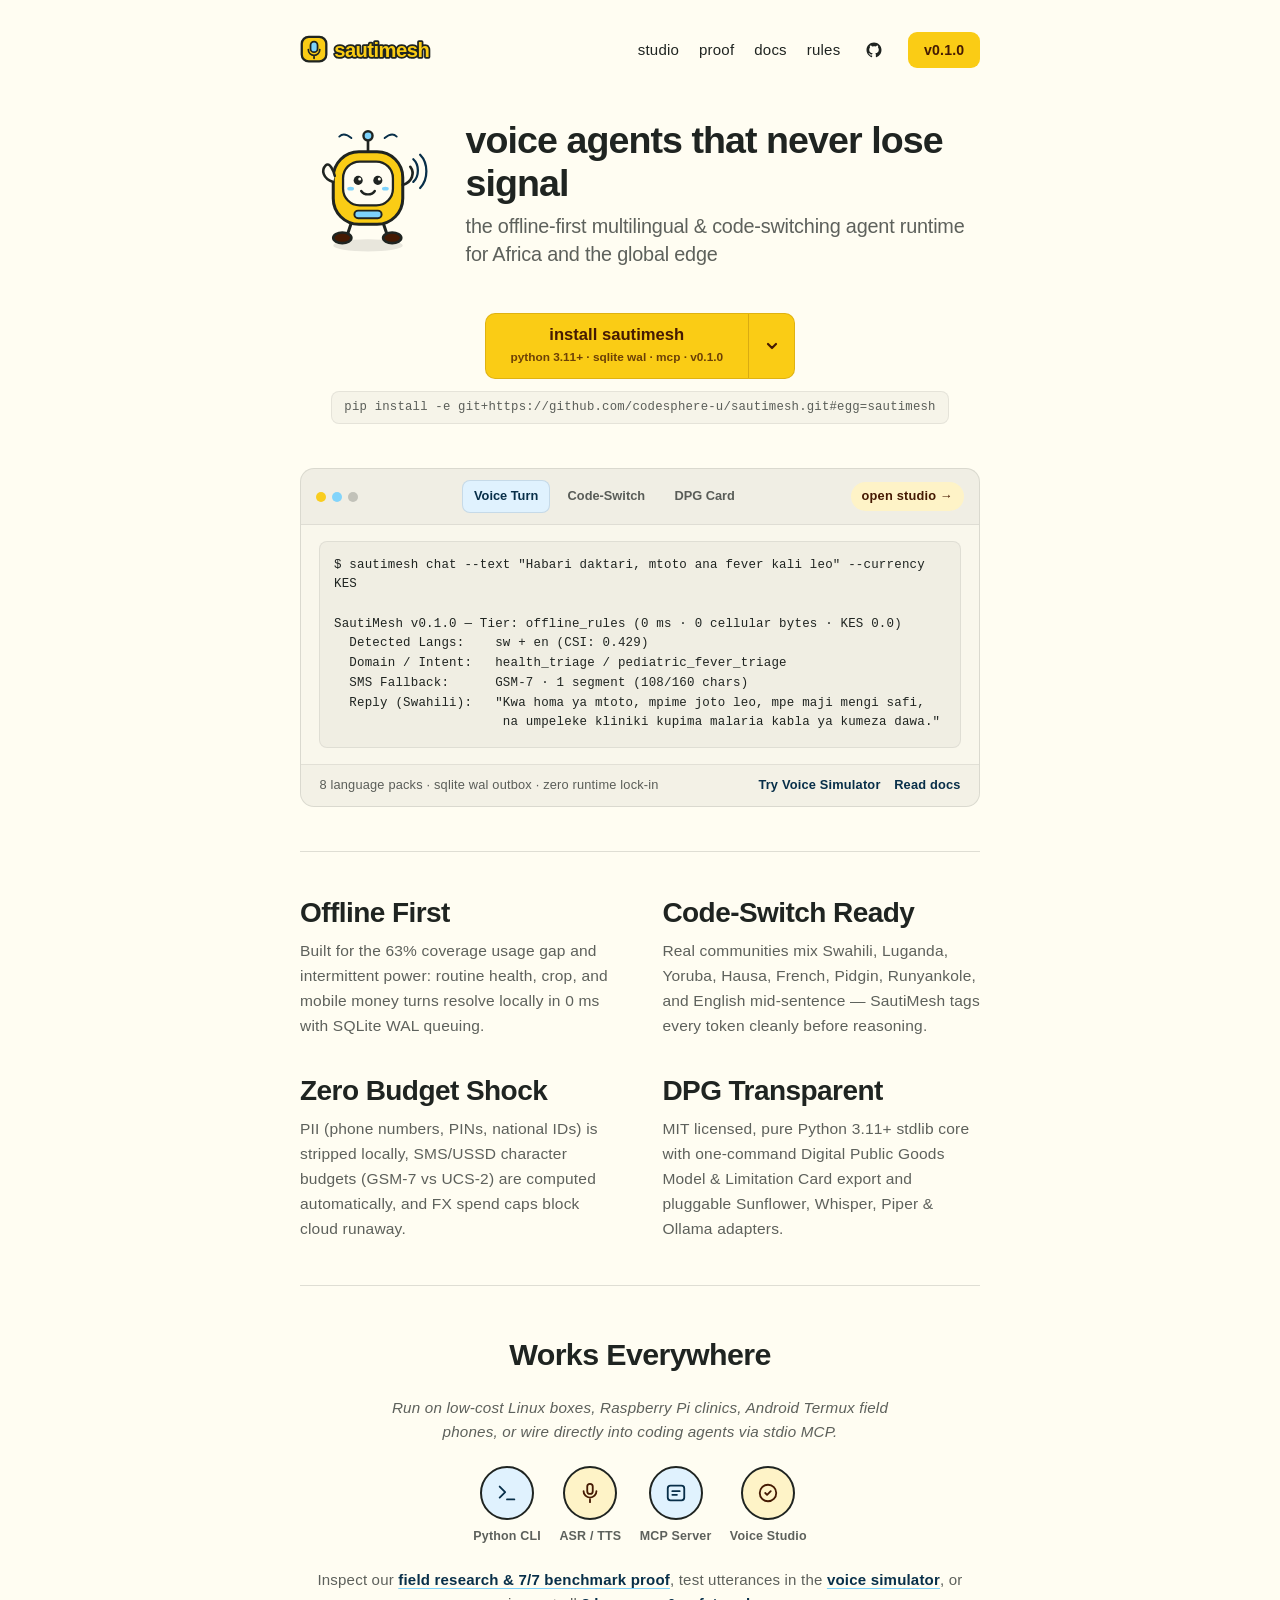
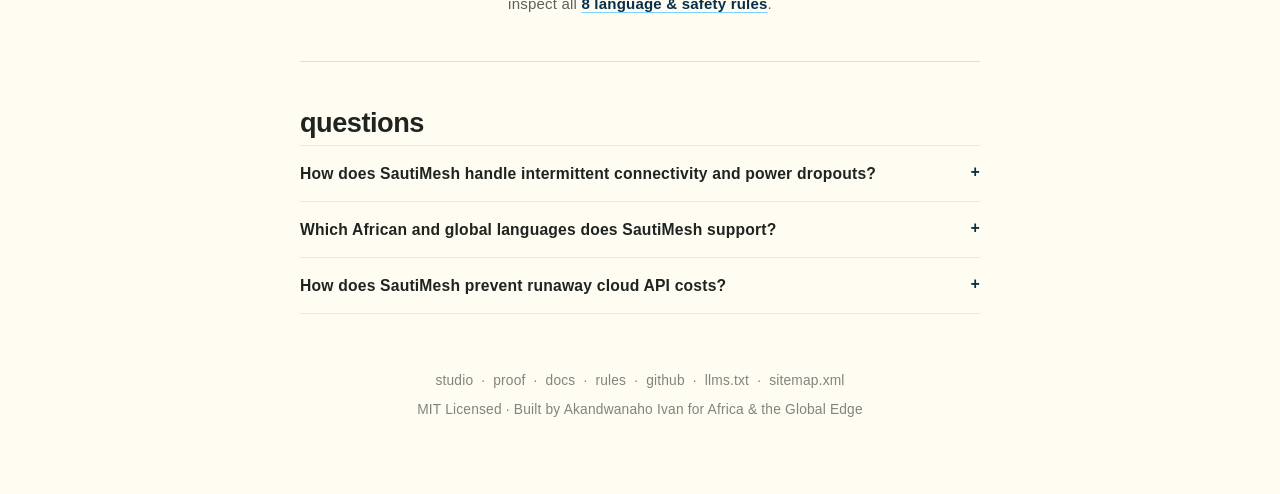
==== website/index.html @ 0400962e "feat: initial SautiMesh v0.1.0 offline multilingual voice AI agent runtime" ====
<!doctype html>
<html lang="en">
  <head>
    <meta charset="utf-8" />
    <meta name="viewport" content="width=device-width, initial-scale=1.0" />
    <title>SautiMesh — Voice-First Offline Multilingual AI Agent Runtime</title>
    <meta
      name="description"
      content="Free, zero-bloat Python voice agent runtime for Africa and the global edge. Supports Swahili, Luganda, Yoruba, Hausa, French, English, Pidgin &amp; Runyankole with offline SQLite durability and DPGA transparency."
    />
    <meta
      name="keywords"
      content="SautiMesh, offline voice AI agent, African NLP, Swahili AI, Luganda AI, Yoruba AI, Hausa AI, code switching, SQLite store and forward, MCP server"
    />
    <meta name="author" content="Akandwanaho Ivan" />
    <meta name="robots" content="index, follow" />
    <meta name="theme-color" content="#fffdf2" />
    <link rel="canonical" href="https://codesphere-u.github.io/sautimesh/" />
    <link rel="icon" type="image/svg+xml" href="./favicon.svg?v=0.1.0" />
    <link rel="manifest" href="./manifest.webmanifest" />

    <meta property="og:type" content="website" />
    <meta property="og:url" content="https://codesphere-u.github.io/sautimesh/" />
    <meta property="og:site_name" content="SautiMesh" />
    <meta property="og:title" content="SautiMesh — Voice-First Offline Multilingual AI Agent Runtime" />
    <meta
      property="og:description"
      content="Zero-bloat Python engine bridging 16kHz audio VAD, 8-language code-switching, SQLite store-and-forward durability, and local SLM cascades."
    />
    <meta property="og:image" content="https://codesphere-u.github.io/sautimesh/og-image.svg" />
    <meta property="og:image:width" content="1200" />
    <meta property="og:image:height" content="630" />
    <meta property="og:image:alt" content="SautiMesh Savanna Gold and Atlas Azure social card showing offline multilingual voice AI runtime" />

    <meta name="twitter:card" content="summary_large_image" />
    <meta name="twitter:title" content="SautiMesh — Voice-First Offline Multilingual AI Agent Runtime" />
    <meta
      name="twitter:description"
      content="Voice-first, offline-first AI agent runtime for Swahili, Luganda, Yoruba, Hausa, French, English &amp; edge deployments."
    />
    <meta name="twitter:image" content="https://codesphere-u.github.io/sautimesh/og-image.svg" />

    <link rel="stylesheet" href="./styles.css?v=0.1.0" />

    <script type="application/ld+json">
      {
        "@context": "https://schema.org",
        "@graph": [
          {
            "@type": "Organization",
            "@id": "https://codesphere-u.github.io/sautimesh/#org",
            "name": "SautiMesh",
            "url": "https://codesphere-u.github.io/sautimesh/",
            "sameAs": [
              "https://github.com/codesphere-u/sautimesh"
            ]
          },
          {
            "@type": "WebSite",
            "@id": "https://codesphere-u.github.io/sautimesh/#website",
            "url": "https://codesphere-u.github.io/sautimesh/",
            "name": "SautiMesh",
            "publisher": {
              "@id": "https://codesphere-u.github.io/sautimesh/#org"
            }
          },
          {
            "@type": "SoftwareApplication",
            "@id": "https://codesphere-u.github.io/sautimesh/#software",
            "name": "SautiMesh",
            "applicationCategory": "DeveloperApplication",
            "operatingSystem": "macOS, Linux, Windows, Android Termux",
            "softwareVersion": "0.1.0",
            "license": "https://opensource.org/licenses/MIT",
            "url": "https://codesphere-u.github.io/sautimesh/",
            "downloadUrl": "https://github.com/codesphere-u/sautimesh",
            "description": "Voice-first, offline-first multilingual and code-switching AI agent runtime with SQLite WAL store-and-forward queues, GSM-7/UCS-2 carrier packing, and DPGA transparency.",
            "publisher": {
              "@id": "https://codesphere-u.github.io/sautimesh/#org"
            },
            "offers": {
              "@type": "Offer",
              "price": "0",
              "priceCurrency": "USD"
            }
          },
          {
            "@type": "FAQPage",
            "mainEntity": [
              {
                "@type": "Question",
                "name": "How does SautiMesh handle intermittent connectivity and power dropouts?",
                "acceptedAnswer": {
                  "@type": "Answer",
                  "text": "Every turn executes offline-first playbooks using SQLite WAL persistence and an idempotent store-and-forward outbox queue, syncing safely without split-brain corruption when cellular service returns."
                }
              },
              {
                "@type": "Question",
                "name": "Which African and global languages does SautiMesh support?",
                "acceptedAnswer": {
                  "@type": "Answer",
                  "text": "SautiMesh ships built-in lexicons and code-switch analyzers for Swahili, Luganda, Yoruba, Hausa, French, English, Nigerian Pidgin, and Runyankole, plus adapters for Sunbird Sunflower v2, whisper.cpp, MMS, and Piper ONNX."
                }
              },
              {
                "@type": "Question",
                "name": "How does SautiMesh prevent runaway cloud API costs?",
                "acceptedAnswer": {
                  "@type": "Answer",
                  "text": "Its 3-stage cascade resolves routine turns locally in 0 ms, supports local SLMs via Ollama or llama.cpp, redacts phone numbers and PINs before cloud calls, and enforces daily local-currency spend limits."
                }
              }
            ]
          }
        ]
      }
    </script>
  </head>
  <body>
    <div class="page-col">
      <header class="site-header">
        <a class="brand-link" href="./" aria-label="SautiMesh home">
          <svg class="brand-wordmark-svg" width="186" height="36" viewBox="0 0 212 40" fill="none" role="img" aria-label="sautimesh">
            <rect x="2" y="5" width="28" height="28" rx="8" fill="#facc15" stroke="#1f2421" stroke-width="2.6" />
            <rect x="12" y="10.5" width="8" height="12" rx="4" fill="#7dd3fc" stroke="#1f2421" stroke-width="2" />
            <path d="M9.5 19.5c0 3.8 2.9 6.5 6.5 6.5s6.5-2.7 6.5-6.5M16 26v3.5" stroke="#1f2421" stroke-width="2" stroke-linecap="round" />
            <text x="39" y="28" font-family="-apple-system, BlinkMacSystemFont, 'Segoe UI', Roboto, sans-serif" font-size="23" font-weight="800" letter-spacing="-0.6" fill="none" stroke="#1f2421" stroke-width="4" stroke-linejoin="round">sautimesh</text>
            <text x="39" y="28" font-family="-apple-system, BlinkMacSystemFont, 'Segoe UI', Roboto, sans-serif" font-size="23" font-weight="800" letter-spacing="-0.6" fill="#facc15">sautimesh</text>
          </svg>
        </a>

        <nav class="header-nav" aria-label="Primary navigation">
          <a href="./studio.html">studio</a>
          <a href="./proof.html">proof</a>
          <a href="./docs.html">docs</a>
          <a href="./rules.html">rules</a>
          <a
            class="icon-link"
            href="https://github.com/codesphere-u/sautimesh"
            target="_blank"
            rel="noopener noreferrer"
            aria-label="SautiMesh on GitHub"
          >
            <svg width="18" height="18" viewBox="0 0 24 24" fill="currentColor" aria-hidden="true">
              <path
                d="M12 2C6.477 2 2 6.484 2 12.017c0 4.425 2.865 8.18 6.839 9.504.5.092.682-.217.682-.483 0-.237-.008-.868-.013-1.703-2.782.605-3.369-1.343-3.369-1.343-.454-1.158-1.11-1.466-1.11-1.466-.908-.62.069-.608.069-.608 1.003.07 1.53 1.032 1.53 1.032.892 1.53 2.341 1.088 2.91.832.092-.647.35-1.088.636-1.338-2.22-.253-4.555-1.113-4.555-4.951 0-1.093.39-1.988 1.029-2.688-.103-.253-.446-1.272.098-2.65 0 0 .84-.27 2.75 1.026A9.564 9.564 0 0112 6.844c.85.004 1.705.115 2.504.337 1.909-1.296 2.747-1.027 2.747-1.027.546 1.379.202 2.398.1 2.651.64.7 1.028 1.595 1.028 2.688 0 3.848-2.339 4.695-4.566 4.943.359.309.678.92.678 1.855 0 1.338-.012 2.419-.012 2.747 0 .268.18.58.688.482A10.019 10.019 0 0022 12.017C22 6.484 17.522 2 12 2z"
              />
            </svg>
          </a>
          <a
            class="nav-pill"
            href="https://github.com/codesphere-u/sautimesh/releases"
            target="_blank"
            rel="noopener noreferrer"
          >
            v0.1.0
          </a>
        </nav>
      </header>

      <main>
        <section class="hero-duo" aria-labelledby="hero-title">
          <div class="mascot-wrap">
            <!-- Original SautiMesh acoustic radio scout mascot in Savanna Gold & Atlas Azure -->
            <svg
              width="136"
              height="136"
              viewBox="0 0 180 180"
              fill="none"
              role="img"
              aria-label="SautiMesh acoustic radio mascot broadcasting multilingual voice waves"
            >
              <ellipse cx="90" cy="158" rx="46" ry="8" fill="#1f2421" fill-opacity="0.1" />
              <path d="M68 128L62 146" stroke="#1f2421" stroke-width="4" stroke-linecap="round" />
              <ellipse cx="56" cy="148" rx="12" ry="7" fill="#451a03" stroke="#1f2421" stroke-width="3.5" />
              <path d="M110 128L116 146" stroke="#1f2421" stroke-width="4" stroke-linecap="round" />
              <ellipse cx="122" cy="148" rx="12" ry="7" fill="#451a03" stroke="#1f2421" stroke-width="3.5" />

              <path d="M90 32V16" stroke="#1f2421" stroke-width="3.5" stroke-linecap="round" />
              <circle cx="90" cy="13" r="6" fill="#7dd3fc" stroke="#1f2421" stroke-width="3.2" />
              <path d="M68 16C61 10 56 10 52 14M112 16C119 10 124 10 128 14" stroke="#082f49" stroke-width="2.5" stroke-linecap="round" />

              <rect x="44" y="34" width="92" height="96" rx="34" fill="#facc15" stroke="#1f2421" stroke-width="4" />
              <rect x="57" y="47" width="66" height="58" rx="22" fill="#fffdf2" stroke="#1f2421" stroke-width="3" />

              <circle cx="77" cy="72" r="6" fill="#1f2421" />
              <circle cx="79" cy="70" r="2" fill="#fffdf2" />
              <circle cx="103" cy="72" r="6" fill="#1f2421" />
              <circle cx="105" cy="70" r="2" fill="#fffdf2" />
              <ellipse cx="67" cy="83" rx="4.5" ry="2.5" fill="#7dd3fc" />
              <ellipse cx="113" cy="83" rx="4.5" ry="2.5" fill="#7dd3fc" />
              <path d="M81 86C85 92 95 92 99 86" stroke="#1f2421" stroke-width="3.2" stroke-linecap="round" />

              <rect x="72" y="112" width="36" height="10" rx="5" fill="#7dd3fc" stroke="#1f2421" stroke-width="2.6" />
              <path d="M44 74C30 70 28 58 34 52C39 47 45 60 46 66" fill="#fffdf2" stroke="#1f2421" stroke-width="3.4" stroke-linecap="round" stroke-linejoin="round" />
              <path d="M136 78C149 74 152 62 146 54" stroke="#1f2421" stroke-width="3.5" stroke-linecap="round" />
              <path d="M150 44C158 51 158 67 150 74M159 38C170 49 170 71 159 82" stroke="#082f49" stroke-width="3" stroke-linecap="round" />
            </svg>
          </div>

          <div class="hero-copy">
            <h1 id="hero-title">voice agents that never lose signal</h1>
            <p class="hero-sub">
              the offline-first multilingual &amp; code-switching agent runtime for Africa and the global edge
            </p>
          </div>
        </section>

        <section class="cta-area" aria-label="Install SautiMesh">
          <div class="split-btn-group">
            <button type="button" class="split-main" id="cta-main-btn">
              <strong>install sautimesh</strong>
              <span id="hero-cmd-sub">python 3.11+ · sqlite wal · mcp · v0.1.0</span>
            </button>
            <button
              type="button"
              class="split-caret"
              id="cta-caret-btn"
              aria-expanded="false"
              aria-controls="cta-popover"
              aria-label="Choose runtime target"
            >
              <svg width="16" height="16" viewBox="0 0 16 16" fill="none" aria-hidden="true">
                <path d="M4 6L8 10L12 6" stroke="currentColor" stroke-width="2.2" stroke-linecap="round" stroke-linejoin="round" />
              </svg>
            </button>
          </div>

          <code class="cmd-caption" id="hero-cmd">pip install -e git+https://github.com/codesphere-u/sautimesh.git#egg=sautimesh</code>

          <div class="cta-popover" id="cta-popover" role="region" aria-label="Installation options" hidden>
            <div class="pop-tabs" role="tablist" aria-label="Runtime mode">
              <button type="button" class="pop-tab active" role="tab" aria-selected="true" data-persona="cli">CLI</button>
              <button type="button" class="pop-tab" role="tab" aria-selected="false" data-persona="turn">Voice Turn</button>
              <button type="button" class="pop-tab" role="tab" aria-selected="false" data-persona="eval">Workbench</button>
              <button type="button" class="pop-tab" role="tab" aria-selected="false" data-persona="mcp">MCP</button>
            </div>

            <div class="pop-cmd">
              <code id="pop-cmd-code">pip install -e git+https://github.com/codesphere-u/sautimesh.git#egg=sautimesh</code>
              <button type="button" class="action-mini" id="pop-copy-btn">Copy</button>
            </div>
          </div>
        </section>

        <section class="preview-frame" aria-label="SautiMesh preview">
          <div class="frame-bar">
            <div class="dots" aria-hidden="true"><span></span><span></span><span></span></div>
            <div class="frame-tabs" role="tablist" aria-label="Preview view">
              <button type="button" class="frame-tab active" role="tab" aria-selected="true" data-homeview="term">Voice Turn</button>
              <button type="button" class="frame-tab" role="tab" aria-selected="false" data-homeview="codeswitch">Code-Switch</button>
              <button type="button" class="frame-tab" role="tab" aria-selected="false" data-homeview="dpg">DPG Card</button>
            </div>
            <a class="frame-open-link" href="./studio.html">open studio →</a>
          </div>

          <div class="preview-body">
            <pre class="code-block" id="home-preview-code">$ sautimesh chat --text "Habari daktari, mtoto ana fever kali leo" --currency KES

SautiMesh v0.1.0 — Tier: offline_rules (0 ms · 0 cellular bytes · KES 0.0)
  Detected Langs:    sw + en (CSI: 0.429)
  Domain / Intent:   health_triage / pediatric_fever_triage
  SMS Fallback:      GSM-7 · 1 segment (108/160 chars)
  Reply (Swahili):   "Kwa homa ya mtoto, mpime joto leo, mpe maji mengi safi,
                      na umpeleke kliniki kupima malaria kabla ya kumeza dawa."</pre>
          </div>

          <div class="preview-foot">
            <span>8 language packs · sqlite wal outbox · zero runtime lock-in</span>
            <div class="preview-foot-links">
              <a href="./studio.html">Try Voice Simulator</a>
              <a href="./docs.html">Read docs</a>
            </div>
          </div>
        </section>

        <hr class="hairline" />

        <section class="editorial-grid" aria-label="Core principles">
          <div>
            <h2>Offline First</h2>
            <p>
              Built for the 63% coverage usage gap and intermittent power: routine health, crop, and mobile money turns resolve locally in 0 ms with SQLite WAL queuing.
            </p>
          </div>

          <div>
            <h2>Code-Switch Ready</h2>
            <p>
              Real communities mix Swahili, Luganda, Yoruba, Hausa, French, Pidgin, Runyankole, and English mid-sentence — SautiMesh tags every token cleanly before reasoning.
            </p>
          </div>

          <div>
            <h2>Zero Budget Shock</h2>
            <p>
              PII (phone numbers, PINs, national IDs) is stripped locally, SMS/USSD character budgets (GSM-7 vs UCS-2) are computed automatically, and FX spend caps block cloud runaway.
            </p>
          </div>

          <div>
            <h2>DPG Transparent</h2>
            <p>
              MIT licensed, pure Python 3.11+ stdlib core with one-command Digital Public Goods Model &amp; Limitation Card export and pluggable Sunflower, Whisper, Piper &amp; Ollama adapters.
            </p>
          </div>
        </section>

        <hr class="hairline" />

        <section class="ecosystem-section" aria-labelledby="eco-title">
          <h2 id="eco-title">Works Everywhere</h2>
          <p class="ecosystem-sub">
            Run on low-cost Linux boxes, Raspberry Pi clinics, Android Termux field phones, or wire directly into coding agents via stdio MCP.
          </p>

          <div class="eco-badges" aria-label="Supported integrations">
            <a class="eco-item" href="./docs.html#quickstart">
              <span class="eco-circle" aria-hidden="true">
                <svg width="22" height="22" viewBox="0 0 24 24" fill="none" stroke="currentColor" stroke-width="2" stroke-linecap="round" stroke-linejoin="round"><polyline points="4 17 10 11 4 5"/><line x1="12" y1="19" x2="20" y2="19"/></svg>
              </span>
              <span>Python CLI</span>
            </a>

            <a class="eco-item" href="./docs.html#speech">
              <span class="eco-circle" aria-hidden="true">
                <svg width="22" height="22" viewBox="0 0 24 24" fill="none" stroke="currentColor" stroke-width="2" stroke-linecap="round" stroke-linejoin="round"><rect x="9" y="2" width="6" height="11" rx="3"/><path d="M5 10a7 7 0 0 0 14 0M12 19v3"/></svg>
              </span>
              <span>ASR / TTS</span>
            </a>

            <a class="eco-item" href="./docs.html#mcp">
              <span class="eco-circle" aria-hidden="true">
                <svg width="22" height="22" viewBox="0 0 24 24" fill="none" stroke="currentColor" stroke-width="2" stroke-linecap="round" stroke-linejoin="round"><rect x="3" y="4" width="18" height="16" rx="3"/><path d="M8 10h8M8 14h5"/></svg>
              </span>
              <span>MCP Server</span>
            </a>

            <a class="eco-item" href="./studio.html">
              <span class="eco-circle" aria-hidden="true">
                <svg width="22" height="22" viewBox="0 0 24 24" fill="none" stroke="currentColor" stroke-width="2" stroke-linecap="round" stroke-linejoin="round"><circle cx="12" cy="12" r="9"/><path d="M9 12l2 2 4-4"/></svg>
              </span>
              <span>Voice Studio</span>
            </a>
          </div>

          <p class="inline-cta-links">
            Inspect our <a href="./proof.html">field research &amp; 7/7 benchmark proof</a>, test utterances in the <a href="./studio.html">voice simulator</a>, or inspect all <a href="./rules.html">8 language &amp; safety rules</a>.
          </p>
        </section>

        <hr class="hairline" />

        <section id="faq" aria-labelledby="faq-title">
          <h2 id="faq-title" class="sec-title">questions</h2>
          <div class="faq-stack">
            <details class="faq-item">
              <summary>How does SautiMesh handle intermittent connectivity and power dropouts?</summary>
              <p>
                Every turn executes offline-first playbooks using SQLite WAL persistence and an idempotent store-and-forward outbox queue, syncing safely without split-brain corruption when cellular service returns.
              </p>
            </details>

            <details class="faq-item">
              <summary>Which African and global languages does SautiMesh support?</summary>
              <p>
                SautiMesh ships built-in lexicons and code-switch analyzers for Swahili, Luganda, Yoruba, Hausa, French, English, Nigerian Pidgin, and Runyankole, plus adapters for Sunbird Sunflower v2, whisper.cpp, MMS, and Piper ONNX.
              </p>
            </details>

            <details class="faq-item">
              <summary>How does SautiMesh prevent runaway cloud API costs?</summary>
              <p>
                Its 3-stage cascade resolves routine turns locally in 0 ms, supports local SLMs via Ollama or llama.cpp, redacts phone numbers and PINs before cloud calls, and enforces daily local-currency spend limits.
              </p>
            </details>
          </div>
        </section>
      </main>

      <footer class="site-footer">
        <div class="footer-links">
          <a href="./studio.html">studio</a>
          <span>·</span>
          <a href="./proof.html">proof</a>
          <span>·</span>
          <a href="./docs.html">docs</a>
          <span>·</span>
          <a href="./rules.html">rules</a>
          <span>·</span>
          <a href="https://github.com/codesphere-u/sautimesh" target="_blank" rel="noopener noreferrer">github</a>
          <span>·</span>
          <a href="./llms.txt">llms.txt</a>
          <span>·</span>
          <a href="./sitemap.xml">sitemap.xml</a>
        </div>
        <div>MIT Licensed · Built by Akandwanaho Ivan for Africa &amp; the Global Edge</div>
      </footer>
    </div>

    <div class="toast" id="toast" role="status" aria-live="polite"></div>
    <script src="./app.js?v=0.1.0" defer></script>
  </body>
</html>
---- website/styles.css ----
/* SautiMesh — Handy-Inspired Warm Editorial Light Theme (Savanna Gold & Atlas Azure) */
:root {
  --bg: #fffdf2;
  --text: #1f2421;
  --text-70: rgba(31, 36, 33, 0.72);
  --text-55: rgba(31, 36, 33, 0.56);
  --text-45: rgba(31, 36, 33, 0.45);
  --rule: rgba(31, 36, 33, 0.14);
  --rule-soft: rgba(31, 36, 33, 0.08);
  --tint-2: rgba(31, 36, 33, 0.022);
  --tint-4: rgba(31, 36, 33, 0.04);
  --tint-5: rgba(31, 36, 33, 0.055);
  --tint-8: rgba(31, 36, 33, 0.09);

  --accent: #facc15;
  --accent-hover: #eab308;
  --accent-light: #fef3c7;
  --accent-50: rgba(250, 204, 21, 0.45);
  --accent-dark: #451a03;
  --accent-rail: #b45309;

  --sky: #7dd3fc;
  --sky-hover: #38bdf8;
  --sky-light: #e0f2fe;
  --sky-50: rgba(125, 211, 252, 0.48);
  --sky-dark: #082f49;

  --pass-bg: rgba(16, 185, 129, 0.15);
  --pass-ink: #065f46;
  --warn-bg: rgba(14, 165, 233, 0.14);
  --warn-ink: #075985;
  --bad-bg: rgba(220, 38, 38, 0.11);
  --bad-ink: #991b1b;

  --syn-cmd: #af3a03;
  --syn-arg: #076678;
  --syn-str: #451a03;

  --white: #ffffff;
  --radius-xl: 14px;
  --radius-lg: 10px;
  --radius-md: 8px;

  --font-sans: -apple-system, BlinkMacSystemFont, "Segoe UI", Roboto, Oxygen, Ubuntu, Cantarell, sans-serif;
  --font-mono: ui-monospace, SFMono-Regular, Menlo, Monaco, Consolas, monospace;
}

*,
*::before,
*::after {
  box-sizing: border-box;
}

html {
  max-width: 100%;
  overflow-x: clip;
  scroll-behavior: smooth;
}

body {
  margin: 0;
  background: var(--bg);
  color: var(--text);
  font-family: var(--font-sans);
  font-size: 1rem;
  font-weight: 400;
  line-height: 1.62;
  letter-spacing: 0.012rem;
  -webkit-font-smoothing: antialiased;
  overflow-x: clip;
}

a {
  color: inherit;
  text-decoration: none;
}

[hidden] {
  display: none !important;
}

button,
input,
select,
textarea {
  font: inherit;
  color: inherit;
}

code {
  font-family: var(--font-mono);
  font-size: 0.85em;
  background: var(--tint-5);
  padding: 0.12rem 0.38rem;
  border-radius: 5px;
}

:focus-visible {
  outline: 2px solid var(--sky-dark);
  outline-offset: 2px;
}

/* Containers: 680px editorial column vs 940px docs layout */
.page-col {
  width: min(680px, 100% - 2rem);
  margin-inline: auto;
  display: flex;
  flex-direction: column;
  gap: 2.75rem;
  padding-bottom: 4.5rem;
}

.page-col.page-col-docs {
  width: min(940px, 100% - 2rem);
  gap: 2.25rem;
}

.page-col > main {
  display: flex;
  flex-direction: column;
  gap: 2.75rem;
  min-width: 0;
  width: 100%;
}

.page-col.page-col-docs > main {
  gap: 2rem;
}

.page-col > main > * {
  min-width: 0;
  max-width: 100%;
}

.hairline {
  width: 100%;
  height: 1px;
  background: var(--rule);
  border: 0;
  margin: 0;
}

/* Header & Bubbly Wordmark */
.site-header {
  width: 100%;
  display: flex;
  align-items: center;
  justify-content: space-between;
  gap: 1rem;
  padding-top: 2rem;
}

.brand-link {
  display: inline-flex;
  align-items: center;
  gap: 0.5rem;
  white-space: nowrap;
  flex-shrink: 0;
}

.brand-wordmark-svg {
  height: 36px;
  width: auto;
  display: block;
}

.header-nav {
  display: flex;
  align-items: center;
  gap: 1.25rem;
  font-size: 0.94rem;
  font-weight: 500;
  color: var(--text);
}

.header-nav a:not(.nav-pill):hover {
  color: var(--accent-rail);
}

.header-nav a.active {
  color: var(--accent-rail);
  font-weight: 600;
}

.icon-link {
  display: inline-flex;
  align-items: center;
  justify-content: center;
  width: 28px;
  height: 28px;
  border-radius: 999px;
  color: var(--text);
}

.icon-link:hover {
  background: var(--sky-light);
  color: var(--sky-dark);
}

.nav-pill {
  background: var(--accent);
  color: var(--accent-dark);
  padding: 0.42rem 0.98rem;
  border-radius: 9px;
  font-size: 0.88rem;
  font-weight: 700;
  transition: background 0.15s ease;
  white-space: nowrap;
}

.nav-pill:hover {
  background: var(--accent-hover);
}

/* Hero Duo & Subpage Hero */
.hero-duo {
  display: flex;
  align-items: center;
  gap: 1.85rem;
  padding-top: 0.45rem;
}

.mascot-wrap {
  flex: 0 0 136px;
  width: 136px;
  height: 136px;
}

.mascot-wrap svg {
  width: 100%;
  height: 100%;
  display: block;
}

.hero-copy {
  min-width: 0;
  flex: 1 1 auto;
}

.hero-copy h1 {
  margin: 0 0 0.45rem;
  font-size: 2.35rem;
  font-weight: 700;
  line-height: 1.14;
  letter-spacing: -0.025em;
  color: var(--text);
}

.hero-sub {
  margin: 0;
  font-size: 1.24rem;
  font-weight: 500;
  line-height: 1.42;
  letter-spacing: -0.01em;
  color: var(--text-70);
}

.page-hero {
  display: flex;
  flex-direction: column;
  gap: 0.45rem;
  padding-top: 0.25rem;
}

.page-hero h1 {
  margin: 0;
  font-size: 2.35rem;
  font-weight: 600;
  line-height: 1.2;
  letter-spacing: -0.02em;
  color: var(--text);
}

.page-hero .hero-sub {
  font-size: 1.06rem;
}

/* Split CTA + Floating White Popover */
.cta-area {
  position: relative;
  display: flex;
  flex-direction: column;
  align-items: center;
  gap: 0.72rem;
}

.split-btn-group {
  display: inline-flex;
  align-items: stretch;
  max-width: 100%;
  border-radius: 10px;
}

.split-main {
  border: 1px solid rgba(69, 26, 3, 0.14);
  border-right: 0;
  background: var(--accent);
  color: var(--accent-dark);
  padding: 0.72rem 1.55rem;
  border-radius: 10px 0 0 10px;
  cursor: pointer;
  text-align: center;
  transition: background 0.15s ease;
}

.split-main:hover,
.split-caret:hover {
  background: var(--accent-hover);
}

.split-main strong {
  display: block;
  font-size: 1.04rem;
  font-weight: 700;
  line-height: 1.2;
}

.split-main span {
  display: block;
  font-size: 0.74rem;
  font-weight: 600;
  opacity: 0.78;
  margin-top: 0.16rem;
}

.split-caret {
  border: 1px solid rgba(69, 26, 3, 0.14);
  border-left: 1px solid rgba(69, 26, 3, 0.18);
  background: var(--accent);
  color: var(--accent-dark);
  padding: 0 0.92rem;
  border-radius: 0 10px 10px 0;
  cursor: pointer;
  display: inline-flex;
  align-items: center;
  transition: background 0.15s ease;
}

.cmd-caption {
  font-family: var(--font-mono);
  font-size: 0.77rem;
  color: var(--text-70);
  background: var(--tint-4);
  border: 1px solid var(--rule-soft);
  padding: 0.36rem 0.75rem;
  border-radius: 8px;
  max-width: 100%;
  overflow-wrap: anywhere;
  text-align: center;
}

.cta-popover {
  display: none;
  position: absolute;
  top: calc(100% - 1.5rem);
  left: 50%;
  transform: translateX(-50%);
  width: min(340px, calc(100vw - 2rem));
  z-index: 30;
  background: var(--white);
  border: 1px solid var(--rule);
  border-radius: 12px;
  padding: 0.85rem;
  box-shadow: 0 12px 28px rgba(31, 36, 33, 0.12);
}

.cta-popover.open {
  display: block;
}

.pop-tabs {
  display: flex;
  gap: 0.35rem;
  border-bottom: 1px solid var(--rule-soft);
  padding-bottom: 0.5rem;
  margin-bottom: 0.7rem;
  flex-wrap: wrap;
}

.pop-tab {
  border: none;
  background: transparent;
  padding: 0.25rem 0.5rem;
  font-size: 0.78rem;
  font-weight: 600;
  color: var(--text-55);
  cursor: pointer;
  border-bottom: 2px solid transparent;
}

.pop-tab.active {
  color: var(--accent-rail);
  border-bottom-color: var(--accent-rail);
}

.pop-cmd {
  display: flex;
  align-items: center;
  justify-content: space-between;
  gap: 0.5rem;
  background: var(--tint-4);
  border: 1px solid var(--rule-soft);
  border-radius: 8px;
  padding: 0.55rem 0.65rem;
  font-family: var(--font-mono);
  font-size: 0.76rem;
}

.pop-cmd code {
  overflow-wrap: anywhere;
  white-space: pre-wrap;
  background: transparent;
  padding: 0;
}

/* Handy Surface Card & Underline Tabs (replaces heavy white shadows) */
.handy-card {
  border: 1px solid var(--rule);
  border-radius: 12px;
  padding: 1.4rem 1.5rem;
  background: var(--tint-2);
  margin: 0.85rem 0 1.6rem;
  width: 100%;
  min-width: 0;
}

.handy-tabs-bar {
  display: flex;
  align-items: center;
  justify-content: space-between;
  gap: 0.75rem;
  border-bottom: 1px solid var(--rule);
  margin-bottom: 1.1rem;
  flex-wrap: wrap;
}

.handy-tabs {
  display: flex;
  flex-wrap: wrap;
  gap: 1.15rem;
}

.handy-tab {
  border: none;
  background: transparent;
  padding: 0 0 0.58rem;
  margin-bottom: -1px;
  font-size: 0.88rem;
  font-weight: 500;
  color: var(--text-55);
  border-bottom: 2px solid transparent;
  cursor: pointer;
  transition: color 0.15s ease, border-color 0.15s ease;
}

.handy-tab:hover {
  color: var(--text);
}

.handy-tab.active {
  color: var(--accent-rail);
  border-bottom-color: var(--accent-rail);
  font-weight: 600;
}

.version-tag {
  font-size: 0.78rem;
  font-weight: 500;
  color: var(--text-45);
  font-family: var(--font-mono);
  padding-bottom: 0.5rem;
}

.eyebrow-label {
  font-size: 0.72rem;
  font-weight: 600;
  text-transform: uppercase;
  letter-spacing: 0.06em;
  color: var(--text-55);
  margin: 0 0 0.55rem;
}

.handy-btn-row {
  display: flex;
  flex-wrap: wrap;
  gap: 0.65rem;
  margin-bottom: 1rem;
}

.handy-pill-btn {
  display: inline-flex;
  align-items: center;
  gap: 0.45rem;
  background: var(--accent);
  color: var(--accent-dark);
  padding: 0.52rem 1.05rem;
  border-radius: 8px;
  font-size: 0.88rem;
  font-weight: 600;
  border: none;
  cursor: pointer;
  transition: background 0.15s ease;
}

.handy-pill-btn:hover {
  background: var(--accent-hover);
}

.handy-pill-btn.sky {
  background: var(--sky);
  color: var(--sky-dark);
}

.handy-pill-btn.sky:hover {
  background: var(--sky-hover);
}

.handy-pill-btn span {
  opacity: 0.72;
  font-weight: 500;
  font-family: var(--font-mono);
  font-size: 0.8em;
}

/* Handy Codeblock with Right-Aligned Copy Icon */
.doc-codeblock {
  display: flex;
  align-items: flex-start;
  justify-content: space-between;
  gap: 0.75rem;
  background: var(--tint-4);
  border: 1px solid var(--rule-soft);
  border-radius: 8px;
  padding: 0.72rem 0.9rem;
  margin: 0.75rem 0 1.2rem;
  width: 100%;
  min-width: 0;
  max-width: 100%;
  overflow-x: auto;
}

.doc-codeblock pre {
  margin: 0;
  font-family: var(--font-mono);
  font-size: 0.83rem;
  line-height: 1.56;
  color: var(--text);
  white-space: pre-wrap;
  word-break: break-word;
  flex: 1 1 auto;
  min-width: 0;
}

.syn-cmd { color: var(--syn-cmd); font-weight: 600; }
.syn-arg { color: var(--syn-arg); }
.syn-str { color: var(--syn-str); }

.copy-icon-btn {
  flex: 0 0 auto;
  border: none;
  background: transparent;
  color: var(--text-55);
  width: 28px;
  height: 28px;
  border-radius: 6px;
  display: inline-flex;
  align-items: center;
  justify-content: center;
  cursor: pointer;
  padding: 0;
  transition: background 0.15s ease, color 0.15s ease;
}

.copy-icon-btn:hover {
  background: var(--tint-8);
  color: var(--text);
}

/* Two-Column Handy Documentation Layout (max-w-940px) */
.docs-layout {
  display: flex;
  align-items: flex-start;
  gap: 2.75rem;
  margin-top: 0.5rem;
  width: 100%;
  min-width: 0;
}

.docs-sidebar {
  flex: 0 0 196px;
  width: 196px;
  position: sticky;
  top: 2rem;
}

.docs-rail {
  list-style: none;
  margin: 0;
  padding: 0;
  border-left: 2px solid rgba(31, 36, 33, 0.11);
  display: flex;
  flex-direction: column;
  gap: 0.15rem;
}

.doc-nav-item {
  display: flex;
  flex-direction: column;
}

.doc-nav-link {
  display: block;
  width: 100%;
  text-align: left;
  background: transparent;
  border: none;
  border-left: 2px solid transparent;
  margin-left: -2px;
  padding: 0.28rem 0.25rem 0.28rem 0.85rem;
  font-size: 0.89rem;
  line-height: 1.45;
  font-weight: 400;
  color: var(--text-70);
  cursor: pointer;
  transition: color 0.15s ease, border-color 0.15s ease;
}

.doc-nav-link:hover {
  color: var(--accent-rail);
}

.doc-nav-link.active {
  color: var(--text);
  border-left-color: var(--accent-rail);
  font-weight: 600;
}

.doc-subrail {
  list-style: none;
  margin: 0.12rem 0 0.42rem;
  padding: 0;
  display: none;
  flex-direction: column;
  gap: 0.12rem;
}

.doc-subrail.open {
  display: flex;
}

.doc-sub-link {
  display: block;
  padding: 0.18rem 0.25rem 0.18rem 1.45rem;
  margin-left: -2px;
  border-left: 2px solid transparent;
  font-size: 0.77rem;
  line-height: 1.4;
  color: var(--text-45);
  transition: color 0.15s ease, border-color 0.15s ease;
}

.doc-sub-link.sub-h3 {
  padding-left: 2.05rem;
}

.doc-sub-link:hover,
.doc-sub-link.active {
  color: var(--accent-rail);
}

.doc-sub-link.active {
  border-left-color: var(--accent);
  font-weight: 600;
}

/* Mobile horizontal chapter selector inside docs (hidden on desktop) */
.docs-mobile-nav {
  display: none;
}

/* Article Content Column */
.doc-content {
  flex: 1 1 auto;
  min-width: 0;
  max-width: 100%;
}

.doc-content h1 {
  font-size: 2.45rem;
  font-weight: 600;
  line-height: 1.24;
  letter-spacing: -0.02em;
  margin: 0 0 1.15rem;
  color: var(--text);
}

.doc-content h2 {
  font-size: 1.65rem;
  font-weight: 600;
  line-height: 1.3;
  letter-spacing: -0.015em;
  margin: 2.15rem 0 0.75rem;
  color: var(--text);
  scroll-margin-top: 1.5rem;
}

.doc-content h3 {
  font-size: 1.22rem;
  font-weight: 600;
  line-height: 1.35;
  margin: 1.5rem 0 0.5rem;
  color: var(--text);
  scroll-margin-top: 1.5rem;
}

.doc-content p {
  margin: 0 0 0.95rem;
  font-size: 1rem;
  line-height: 1.65;
  color: var(--text);
}

.doc-content ul,
.doc-content ol {
  margin: 0.65rem 0 1.25rem;
  padding-left: 1.35rem;
}

.doc-content li {
  margin-bottom: 0.48rem;
  line-height: 1.6;
}

.doc-content a.inline-link {
  color: var(--sky-dark);
  text-decoration: underline;
  text-decoration-color: var(--sky);
  text-underline-offset: 3px;
  font-weight: 500;
}

.doc-chapter[hidden] {
  display: none;
}

/* Borderless Handy-Style Data Table */
.doc-table-wrap {
  width: 100%;
  max-width: 100%;
  min-width: 0;
  overflow-x: auto;
  -webkit-overflow-scrolling: touch;
  margin: 0.9rem 0 1.4rem;
}

.doc-table {
  width: 100%;
  border-collapse: collapse;
  font-size: 0.9rem;
}

.doc-table th {
  text-align: left;
  padding: 0 1rem 0.65rem 0;
  font-weight: 600;
  font-size: 0.88rem;
  color: var(--text);
  border-bottom: 1px solid var(--rule);
  background: transparent;
  text-transform: none;
  letter-spacing: 0;
}

.doc-table td {
  padding: 0.62rem 1rem 0.62rem 0;
  text-align: left;
  border-bottom: 1px solid var(--rule-soft);
  vertical-align: top;
  color: var(--text);
}

.doc-table tbody tr:last-child td {
  border-bottom: 1px solid var(--rule-soft);
}

/* Handy-Style Doc Pagination */
.doc-pagination {
  display: flex;
  justify-content: space-between;
  align-items: center;
  gap: 1rem;
  margin-top: 2.75rem;
  padding-top: 1.5rem;
  border-top: 1px solid var(--rule);
}

.page-step-btn {
  display: flex;
  flex-direction: column;
  gap: 0.15rem;
  border: none;
  background: transparent;
  padding: 0.55rem 0.4rem;
  border-radius: 8px;
  cursor: pointer;
  text-align: left;
  color: var(--text);
  transition: color 0.15s ease;
}

.page-step-btn.next {
  text-align: right;
  margin-left: auto;
}

.page-step-btn:hover {
  color: var(--accent-rail);
}

.page-step-btn[hidden] {
  display: none;
}

.page-step-btn small {
  font-size: 0.74rem;
  color: var(--text-45);
  font-weight: 500;
}

.page-step-btn strong {
  font-size: 0.94rem;
  font-weight: 600;
}

/* Homepage Product Preview Frame (Handy video-frame counterpart) */
.preview-frame {
  background: var(--tint-2);
  border: 1px solid var(--rule);
  border-radius: var(--radius-xl);
  width: 100%;
  min-width: 0;
  overflow: hidden;
}

.frame-bar {
  display: flex;
  flex-wrap: wrap;
  align-items: center;
  justify-content: space-between;
  gap: 0.65rem;
  padding: 0.68rem 0.95rem;
  background: var(--tint-4);
  border-bottom: 1px solid var(--rule-soft);
}

.dots {
  display: inline-flex;
  gap: 6px;
}

.dots span {
  width: 10px;
  height: 10px;
  border-radius: 999px;
  background: rgba(31, 36, 33, 0.16);
}

.dots span:nth-child(1) { background: rgba(250, 204, 21, 0.95); }
.dots span:nth-child(2) { background: rgba(125, 211, 252, 0.95); }
.dots span:nth-child(3) { background: rgba(31, 36, 33, 0.22); }

.frame-tabs {
  display: flex;
  flex-wrap: wrap;
  gap: 0.35rem;
}

.frame-tab {
  border: 1px solid transparent;
  background: transparent;
  color: var(--text-70);
  padding: 0.32rem 0.68rem;
  border-radius: 8px;
  font-size: 0.8rem;
  font-weight: 600;
  cursor: pointer;
}

.frame-tab:hover {
  background: var(--tint-5);
}

.frame-tab.active {
  background: var(--sky-light);
  color: var(--sky-dark);
  border-color: rgba(8, 47, 73, 0.12);
}

.frame-open-link {
  font-size: 0.8rem;
  font-weight: 700;
  color: var(--accent-dark);
  background: var(--accent-light);
  padding: 0.28rem 0.68rem;
  border-radius: 999px;
  white-space: nowrap;
}

.frame-open-link:hover {
  background: var(--accent);
}

.preview-body {
  padding: 1rem 1.15rem;
}

.preview-foot {
  display: flex;
  flex-wrap: wrap;
  align-items: center;
  justify-content: space-between;
  gap: 0.5rem;
  padding: 0.65rem 1.15rem;
  background: var(--tint-2);
  border-top: 1px solid var(--rule-soft);
  font-size: 0.8rem;
  color: var(--text-70);
}

.preview-foot-links {
  display: inline-flex;
  align-items: center;
  gap: 0.85rem;
  font-weight: 600;
  color: var(--sky-dark);
}

.preview-foot-links a:hover {
  text-decoration: underline;
}

/* Studio Frame (studio.html — styled with Handy's delicate surface border & underline tabs) */
.studio-frame {
  border: 1px solid var(--rule);
  border-radius: 12px;
  background: var(--tint-2);
  padding: 1.35rem 1.45rem;
  width: 100%;
  min-width: 0;
}

.studio-panel {
  display: none;
  min-width: 0;
}

.studio-panel.active {
  display: block;
}

.form-row-2 {
  display: grid;
  grid-template-columns: repeat(2, minmax(0, 1fr));
  gap: 0.75rem;
  margin-bottom: 0.85rem;
}

.field label {
  display: block;
  font-size: 0.75rem;
  font-weight: 600;
  color: var(--text-70);
  margin-bottom: 0.3rem;
}

.input,
.select,
.textarea {
  width: 100%;
  padding: 0.56rem 0.74rem;
  border-radius: 8px;
  border: 1px solid var(--rule);
  background: var(--bg);
  color: var(--text);
  font-size: 0.88rem;
}

.textarea {
  min-height: 88px;
  resize: vertical;
}

.preset-pills {
  display: flex;
  flex-wrap: wrap;
  gap: 0.4rem;
}

.chip-btn {
  border: 1px solid var(--rule);
  background: var(--bg);
  color: var(--text-70);
  padding: 0.28rem 0.65rem;
  border-radius: 999px;
  font-size: 0.76rem;
  font-weight: 600;
  cursor: pointer;
}

.chip-btn:hover {
  border-color: var(--sky-dark);
  color: var(--text);
}

.chip-btn.active {
  background: var(--accent);
  border-color: rgba(69, 26, 3, 0.2);
  color: var(--accent-dark);
}

.score-row {
  display: grid;
  grid-template-columns: repeat(5, minmax(0, 1fr));
  gap: 0.55rem;
  margin: 0.9rem 0;
}

.score-cell {
  background: var(--bg);
  border: 1px solid var(--rule-soft);
  border-radius: 9px;
  padding: 0.55rem 0.65rem;
  text-align: center;
}

.score-cell span {
  display: block;
  font-size: 0.68rem;
  font-weight: 700;
  color: var(--text-55);
  text-transform: uppercase;
  margin-bottom: 0.15rem;
}

.score-cell strong {
  display: block;
  font-size: 1.06rem;
  font-weight: 700;
}

.diag-note {
  font-size: 0.84rem;
  color: var(--text);
  background: var(--sky-light);
  border: 1px solid rgba(8, 47, 73, 0.12);
  border-radius: 8px;
  padding: 0.55rem 0.75rem;
  margin: 0 0 0.85rem;
}

.rw-list {
  display: grid;
  gap: 0.55rem;
}

.rw-item {
  border-left: 3px solid var(--accent-hover);
  padding: 0.3rem 0 0.3rem 0.75rem;
}

.rw-item span {
  display: block;
  font-family: var(--font-mono);
  font-size: 0.7rem;
  font-weight: 700;
  color: var(--accent-dark);
}

.rw-item p {
  margin: 0.12rem 0 0;
  font-size: 0.86rem;
  color: var(--text-70);
}

.code-block {
  margin: 0;
  background: var(--tint-4);
  border: 1px solid var(--rule-soft);
  border-radius: 8px;
  padding: 0.85rem;
  font-family: var(--font-mono);
  font-size: 0.78rem;
  line-height: 1.58;
  overflow-x: auto;
  max-width: 100%;
  width: 100%;
  min-width: 0;
  max-height: 310px;
  white-space: pre-wrap;
  word-break: break-word;
  color: var(--text);
}

.toolbar-between {
  display: flex;
  flex-wrap: wrap;
  justify-content: space-between;
  align-items: center;
  gap: 0.55rem;
}

.action-mini {
  border: 1px solid var(--rule);
  background: var(--bg);
  color: var(--text);
  padding: 0.32rem 0.72rem;
  border-radius: 7px;
  font-size: 0.78rem;
  font-weight: 600;
  cursor: pointer;
}

.action-mini:hover {
  background: var(--sky-light);
  color: var(--sky-dark);
  border-color: var(--sky);
}

/* Handy /download-Style Centered Platform Hub (studio.html bottom section) */
.download-hub {
  display: flex;
  flex-direction: column;
  align-items: center;
  text-align: center;
  gap: 0.75rem;
}

.download-hub h2 {
  margin: 0;
  font-size: 2.15rem;
  font-weight: 600;
  line-height: 1.2;
  letter-spacing: -0.02em;
}

.download-version {
  font-weight: 600;
  color: var(--text-70);
  margin-bottom: 0.75rem;
}

.download-stack {
  width: min(360px, 100%);
  text-align: left;
  display: flex;
  flex-direction: column;
  gap: 0.6rem;
}

.download-stack h3 {
  margin: 1rem 0 0.15rem;
  font-size: 1.02rem;
  font-weight: 600;
  color: var(--text);
}

.download-bar {
  width: 100%;
  display: flex;
  align-items: center;
  justify-content: space-between;
  gap: 1rem;
  padding: 0.95rem 1.35rem;
  border-radius: 10px;
  background: var(--accent);
  color: var(--accent-dark);
  border: none;
  font-size: 0.96rem;
  font-weight: 600;
  cursor: pointer;
  transition: background 0.15s ease;
}

.download-bar:hover {
  background: var(--accent-hover);
}

.download-bar.sky {
  background: var(--sky);
  color: var(--sky-dark);
}

.download-bar.sky:hover {
  background: var(--sky-hover);
}

.download-bar small {
  font-family: var(--font-mono);
  font-size: 0.84rem;
  opacity: 0.72;
  font-weight: 500;
}

/* Open Editorial 2x2 Feature Grid */
.editorial-grid {
  display: grid;
  grid-template-columns: repeat(2, minmax(0, 1fr));
  gap: 2.2rem 2.8rem;
}

.editorial-grid h2 {
  margin: 0 0 0.45rem;
  font-size: 1.75rem;
  font-weight: 700;
  line-height: 1.24;
  letter-spacing: -0.02em;
}

.editorial-grid p {
  margin: 0;
  color: var(--text-70);
  font-size: 0.97rem;
}

/* Homepage Centered Ecosystem / Works Everywhere Block */
.ecosystem-section {
  display: flex;
  flex-direction: column;
  align-items: center;
  text-align: center;
  gap: 1rem;
}

.ecosystem-section h2 {
  margin: 0;
  font-size: 1.9rem;
  font-weight: 700;
  letter-spacing: -0.02em;
}

.ecosystem-sub {
  margin: 0;
  max-width: 520px;
  font-style: italic;
  font-size: 0.95rem;
  color: var(--text-70);
}

.eco-badges {
  display: flex;
  flex-wrap: wrap;
  justify-content: center;
  gap: 1.15rem;
  margin: 0.35rem 0;
}

.eco-item {
  display: flex;
  flex-direction: column;
  align-items: center;
  gap: 0.35rem;
  font-size: 0.78rem;
  font-weight: 600;
  color: var(--text-70);
}

.eco-circle {
  width: 54px;
  height: 54px;
  border-radius: 999px;
  display: flex;
  align-items: center;
  justify-content: center;
  border: 2px solid var(--text);
  background: var(--sky-light);
  color: var(--sky-dark);
  transition: transform 0.15s ease, background 0.15s ease;
}

.eco-item:nth-child(even) .eco-circle {
  background: var(--accent-light);
  color: var(--accent-dark);
}

.eco-item:hover .eco-circle {
  transform: translateY(-2px);
}

.inline-cta-links {
  margin: 0;
  font-size: 0.94rem;
  color: var(--text-70);
}

.inline-cta-links a {
  font-weight: 700;
  color: var(--sky-dark);
  text-decoration: underline;
  text-decoration-color: var(--sky);
  text-underline-offset: 3px;
}

/* Editorial Prose Section (proof.html matching /about manifesto) */
.editorial-article h2 {
  margin: 1.95rem 0 0.6rem;
  font-size: 1.55rem;
  font-weight: 600;
  line-height: 1.3;
  letter-spacing: -0.015em;
}

.editorial-article p {
  margin: 0 0 0.95rem;
  color: var(--text);
  line-height: 1.66;
}

.editorial-article ul {
  margin: 0.65rem 0 1.2rem;
  padding-left: 1.3rem;
}

.editorial-article li {
  margin-bottom: 0.45rem;
  line-height: 1.62;
}

.sec-title {
  margin: 0 0 0.35rem;
  font-size: 1.7rem;
  font-weight: 600;
  line-height: 1.26;
  letter-spacing: -0.018em;
}

.sec-sub {
  margin: 0 0 1.15rem;
  color: var(--text-70);
  font-size: 0.95rem;
}

/* Pills & Filter Row */
.pill {
  display: inline-flex;
  align-items: center;
  flex-shrink: 0;
  white-space: nowrap;
  padding: 0.16rem 0.56rem;
  border-radius: 999px;
  font-family: var(--font-mono);
  font-size: 0.68rem;
  font-weight: 700;
  background: var(--tint-5);
  color: var(--text-70);
}

.pill-good { background: var(--pass-bg); color: var(--pass-ink); }
.pill-warn { background: var(--warn-bg); color: var(--warn-ink); }
.pill-bad { background: var(--bad-bg); color: var(--bad-ink); }
.pill-mint { background: var(--accent-light); color: var(--accent-dark); }
.pill-sky { background: var(--sky-light); color: var(--sky-dark); }

.rules-filter {
  display: grid;
  grid-template-columns: 2fr 1fr;
  gap: 0.65rem;
  margin: 0.9rem 0 1rem;
}

.col-gp {
  background: rgba(250, 204, 21, 0.14);
}

/* FAQ Accordion */
.faq-stack {
  border-top: 1px solid var(--rule-soft);
}

details.faq-item {
  border-bottom: 1px solid var(--rule-soft);
  padding: 0.92rem 0;
}

details.faq-item summary {
  cursor: pointer;
  list-style: none;
  font-weight: 600;
  font-size: 0.98rem;
  display: flex;
  justify-content: space-between;
  align-items: center;
  gap: 1rem;
}

details.faq-item summary::after {
  content: "+";
  font-family: var(--font-mono);
  color: var(--sky-dark);
  font-weight: 700;
}

details.faq-item[open] summary::after {
  content: "−";
}

details.faq-item p {
  margin: 0.55rem 0 0;
  font-size: 0.93rem;
  color: var(--text-70);
}

/* Footer */
.site-footer {
  text-align: center;
  display: flex;
  flex-direction: column;
  align-items: center;
  gap: 0.45rem;
  font-size: 0.86rem;
  color: var(--text-55);
  padding-top: 0.75rem;
}

.footer-links {
  display: flex;
  flex-wrap: wrap;
  justify-content: center;
  gap: 0.5rem;
}

.footer-links a:hover {
  color: var(--text);
  text-decoration: underline;
}

/* Toast */
.toast {
  position: fixed;
  left: 50%;
  bottom: 1.25rem;
  transform: translate(-50%, 10px);
  z-index: 50;
  background: var(--text);
  color: var(--bg);
  padding: 0.52rem 1rem;
  border-radius: 999px;
  font-size: 0.84rem;
  font-weight: 600;
  opacity: 0;
  pointer-events: none;
  transition: opacity 0.2s ease, transform 0.2s ease;
}

.toast.visible,
.toast.show {
  opacity: 1;
  transform: translate(-50%, 0);
}

@media (max-width: 720px) {
  .docs-layout {
    flex-direction: column;
    gap: 1.25rem;
  }

  .docs-sidebar {
    display: none;
  }

  .docs-mobile-nav {
    display: flex;
    flex-wrap: wrap;
    gap: 0.4rem;
    padding-bottom: 0.9rem;
    border-bottom: 1px solid var(--rule-soft);
    width: 100%;
  }

  .docs-mobile-chip {
    border: 1px solid var(--rule);
    background: var(--bg);
    color: var(--text-70);
    padding: 0.3rem 0.72rem;
    border-radius: 999px;
    font-size: 0.78rem;
    font-weight: 600;
    cursor: pointer;
  }

  .docs-mobile-chip.active {
    background: var(--accent);
    color: var(--accent-dark);
    border-color: rgba(69, 26, 3, 0.2);
  }
}

@media (max-width: 640px) {
  .page-col,
  .page-col.page-col-docs {
    width: calc(100% - 1.5rem);
    gap: 2rem;
  }

  .page-col > main,
  .page-col.page-col-docs > main {
    gap: 2rem;
  }

  .site-header {
    padding-top: 1.35rem;
    flex-wrap: wrap;
  }

  .brand-wordmark-svg {
    height: 30px;
  }

  .header-nav {
    gap: 0.72rem;
    font-size: 0.84rem;
    flex-wrap: wrap;
  }

  .hero-duo {
    flex-direction: column;
    align-items: flex-start;
    gap: 1rem;
  }

  .mascot-wrap {
    flex: 0 0 96px;
    width: 96px;
    height: 96px;
  }

  .hero-copy h1,
  .page-hero h1,
  .doc-content h1,
  .download-hub h2 {
    font-size: 1.85rem;
  }

  .hero-sub {
    font-size: 1.04rem;
  }

  .editorial-grid,
  .form-row-2,
  .rules-filter {
    grid-template-columns: 1fr;
    gap: 1rem;
  }

  .score-row {
    grid-template-columns: repeat(2, minmax(0, 1fr));
  }
}
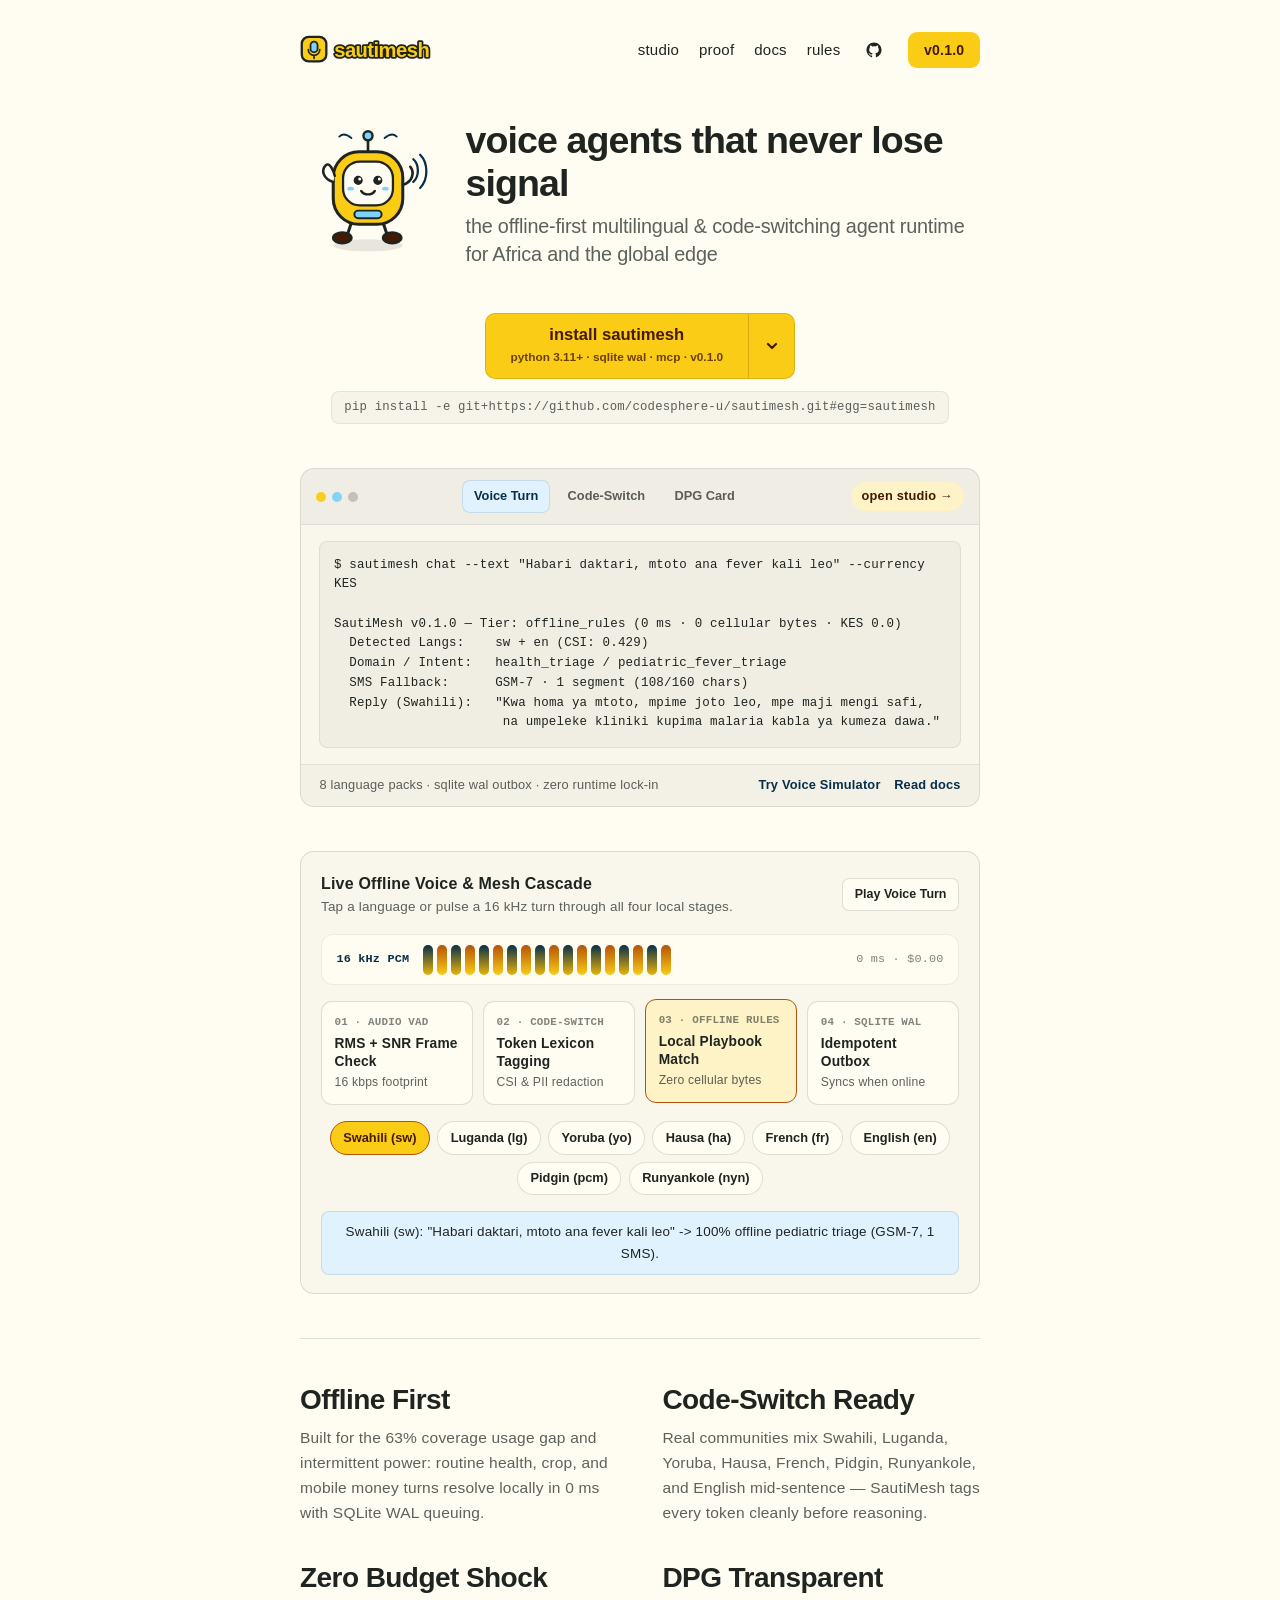
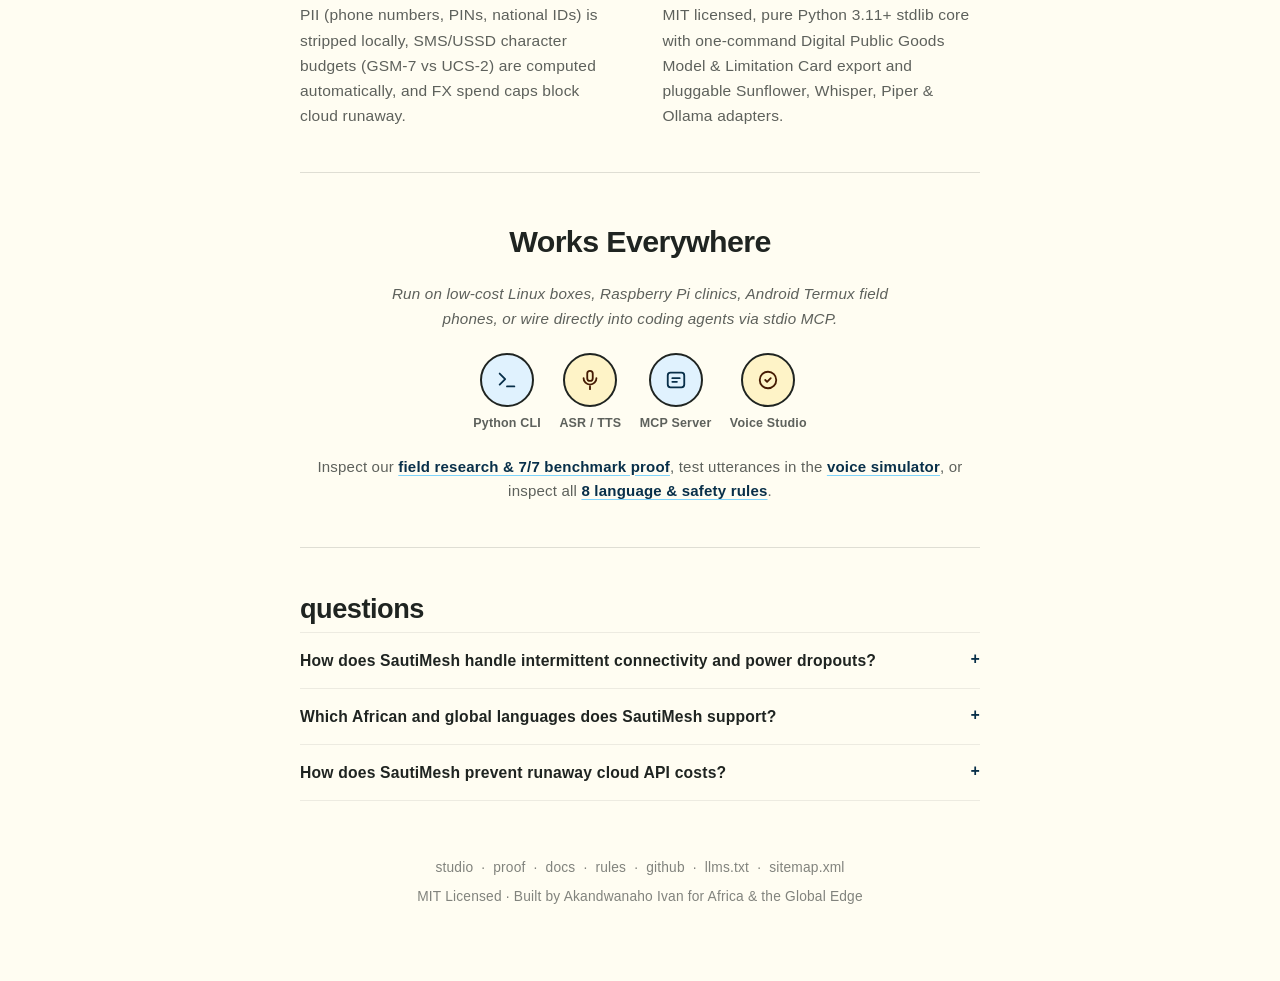
==== commit bd5c06a5: "feat(website): add voice pipeline animations, interactive token spans & card tables" ====
--- a/website/index.html
+++ b/website/index.html
@@ -6,7 +6,7 @@
     <title>SautiMesh — Voice-First Offline Multilingual AI Agent Runtime</title>
     <meta
       name="description"
-      content="Free, zero-bloat Python voice agent runtime for Africa and the global edge. Supports Swahili, Luganda, Yoruba, Hausa, French, English, Pidgin &amp; Runyankole with offline SQLite durability and DPGA transparency."
+      content="Free Python offline-first voice AI runtime for Swahili, Luganda, Yoruba, Hausa, French &amp; English with code-switching and SQLite durability."
     />
     <meta
       name="keywords"
@@ -195,7 +195,8 @@
               <rect x="72" y="112" width="36" height="10" rx="5" fill="#7dd3fc" stroke="#1f2421" stroke-width="2.6" />
               <path d="M44 74C30 70 28 58 34 52C39 47 45 60 46 66" fill="#fffdf2" stroke="#1f2421" stroke-width="3.4" stroke-linecap="round" stroke-linejoin="round" />
               <path d="M136 78C149 74 152 62 146 54" stroke="#1f2421" stroke-width="3.5" stroke-linecap="round" />
-              <path d="M150 44C158 51 158 67 150 74M159 38C170 49 170 71 159 82" stroke="#082f49" stroke-width="3" stroke-linecap="round" />
+              <path class="mascot-arc-1" d="M150 44C158 51 158 67 150 74" stroke="#082f49" stroke-width="3" stroke-linecap="round" />
+              <path class="mascot-arc-2" d="M159 38C170 49 170 71 159 82" stroke="#082f49" stroke-width="3" stroke-linecap="round" />
             </svg>
           </div>
 
@@ -275,9 +276,52 @@
           </div>
         </section>
 
+        <section class="pipeline-card reveal" aria-label="Interactive offline voice pipeline">
+          <div class="pipeline-top">
+            <div>
+              <strong>Live Offline Voice &amp; Mesh Cascade</strong>
+              <span style="display:block; font-size:0.84rem; color:var(--text-70);">Tap a language or pulse a 16 kHz turn through all four local stages.</span>
+            </div>
+            <button type="button" id="play-demo-btn" class="action-mini">Play Voice Turn</button>
+          </div>
+
+          <div class="eq-shell">
+            <span style="font-family:var(--font-mono); font-size:0.74rem; font-weight:700; color:var(--sky-dark);">16 kHz PCM</span>
+            <div class="eq-strip" id="home-eq" aria-hidden="true">
+              <span class="eq-bar"></span><span class="eq-bar"></span><span class="eq-bar"></span><span class="eq-bar"></span>
+              <span class="eq-bar"></span><span class="eq-bar"></span><span class="eq-bar"></span><span class="eq-bar"></span>
+              <span class="eq-bar"></span><span class="eq-bar"></span><span class="eq-bar"></span><span class="eq-bar"></span>
+              <span class="eq-bar"></span><span class="eq-bar"></span><span class="eq-bar"></span><span class="eq-bar"></span>
+              <span class="eq-bar"></span><span class="eq-bar"></span>
+            </div>
+            <span style="font-family:var(--font-mono); font-size:0.74rem; color:var(--text-55);">0 ms · $0.00</span>
+          </div>
+
+          <div class="mesh-pipeline" id="home-pipeline">
+            <div class="mesh-stage"><small>01 · Audio VAD</small><strong>RMS + SNR Frame Check</strong><span>16 kbps footprint</span></div>
+            <div class="mesh-stage"><small>02 · Code-Switch</small><strong>Token Lexicon Tagging</strong><span>CSI &amp; PII redaction</span></div>
+            <div class="mesh-stage active"><small>03 · Offline Rules</small><strong>Local Playbook Match</strong><span>Zero cellular bytes</span></div>
+            <div class="mesh-stage sky-hit"><small>04 · SQLite WAL</small><strong>Idempotent Outbox</strong><span>Syncs when online</span></div>
+          </div>
+
+          <div class="lang-ribbon" aria-label="Supported language packs">
+            <button type="button" class="lang-chip active" data-lang-note="Swahili (sw): 'Habari daktari, mtoto ana fever kali leo' -> 100% offline pediatric triage (GSM-7, 1 SMS).">Swahili (sw)</button>
+            <button type="button" class="lang-chip" data-lang-note="Luganda (lg): 'Ssebo obuwuka bungi mu kasooli farm yange' -> Offline maize armyworm scouting playbook.">Luganda (lg)</button>
+            <button type="button" class="lang-chip" data-lang-note="Yoruba (yo): Diacritic-aware (e, o, s) UCS-2 carrier packing &amp; mobile money PIN guard.">Yoruba (yo)</button>
+            <button type="button" class="lang-chip" data-lang-note="Hausa (ha): 'Sannu malam, kwari suna cin masara' -> Dryland pest &amp; cooperative referral routing.">Hausa (ha)</button>
+            <button type="button" class="lang-chip" data-lang-note="French (fr): Sahel &amp; Francophone clinical urgency triggers with SMS fallback receipts.">French (fr)</button>
+            <button type="button" class="lang-chip" data-lang-note="English (en): Cross-cut bridge terms normalized into canonical medical, agro &amp; wallet concepts.">English (en)</button>
+            <button type="button" class="lang-chip" data-lang-note="Nigerian Pidgin (pcm): West African market &amp; wallet balance utterances handled offline.">Pidgin (pcm)</button>
+            <button type="button" class="lang-chip" data-lang-note="Runyankole (nyn): Western Uganda clinic, crop &amp; urgent referral vocabulary baked in.">Runyankole (nyn)</button>
+          </div>
+          <p class="diag-note" id="lang-sample-note" style="margin:0; text-align:center;">
+            Swahili (sw): "Habari daktari, mtoto ana fever kali leo" -> 100% offline pediatric triage (GSM-7, 1 SMS).
+          </p>
+        </section>
+
         <hr class="hairline" />
 
-        <section class="editorial-grid" aria-label="Core principles">
+        <section class="editorial-grid reveal" aria-label="Core principles">
           <div>
             <h2>Offline First</h2>
             <p>
@@ -309,7 +353,7 @@
 
         <hr class="hairline" />
 
-        <section class="ecosystem-section" aria-labelledby="eco-title">
+        <section class="ecosystem-section reveal" aria-labelledby="eco-title">
           <h2 id="eco-title">Works Everywhere</h2>
           <p class="ecosystem-sub">
             Run on low-cost Linux boxes, Raspberry Pi clinics, Android Termux field phones, or wire directly into coding agents via stdio MCP.
@@ -352,7 +396,7 @@
 
         <hr class="hairline" />
 
-        <section id="faq" aria-labelledby="faq-title">
+        <section id="faq" class="reveal" aria-labelledby="faq-title">
           <h2 id="faq-title" class="sec-title">questions</h2>
           <div class="faq-stack">
             <details class="faq-item">
--- a/website/styles.css
+++ b/website/styles.css
@@ -1555,3 +1555,411 @@
     grid-template-columns: repeat(2, minmax(0, 1fr));
   }
 }
+
+/* =====================================================================
+   SautiMesh Live Voice Motion, Equalizer, Pipeline & Rich Table System
+   ===================================================================== */
+@keyframes mascot-float {
+  0%, 100% { transform: translateY(0px); }
+  50% { transform: translateY(-6px); }
+}
+
+@keyframes wave-arc {
+  0%, 100% { opacity: 0.28; transform: scale(0.95); }
+  50% { opacity: 1; transform: scale(1.05); }
+}
+
+@keyframes eq-breathe {
+  0%, 100% { transform: scaleY(0.28); }
+  50% { transform: scaleY(0.82); }
+}
+
+@keyframes eq-active {
+  0%, 100% { transform: scaleY(0.24); }
+  35% { transform: scaleY(1); }
+  70% { transform: scaleY(0.55); }
+}
+
+@keyframes pulse-ring {
+  0% { box-shadow: 0 0 0 0 rgba(250, 204, 21, 0.55); }
+  70% { box-shadow: 0 0 0 9px rgba(250, 204, 21, 0); }
+  100% { box-shadow: 0 0 0 0 rgba(250, 204, 21, 0); }
+}
+
+@keyframes chapter-in {
+  from { opacity: 0; transform: translateY(8px); }
+  to { opacity: 1; transform: translateY(0); }
+}
+
+@keyframes token-pop {
+  from { opacity: 0; transform: translateY(5px) scale(0.96); }
+  to { opacity: 1; transform: translateY(0) scale(1); }
+}
+
+.mascot-wrap svg {
+  animation: mascot-float 5.5s ease-in-out infinite;
+}
+.mascot-arc-1 {
+  transform-origin: 150px 59px;
+  animation: wave-arc 2.2s ease-in-out infinite;
+}
+.mascot-arc-2 {
+  transform-origin: 159px 60px;
+  animation: wave-arc 2.2s ease-in-out infinite 0.45s;
+}
+
+.doc-chapter:not([hidden]) {
+  animation: chapter-in 0.28s ease-out both;
+}
+
+.reveal {
+  opacity: 0;
+  transform: translateY(14px);
+  transition: opacity 0.48s ease, transform 0.48s cubic-bezier(0.22, 1, 0.36, 1);
+}
+.reveal.in-view {
+  opacity: 1;
+  transform: translateY(0);
+}
+
+/* Interactive Voice Pipeline Ribbon & Live Equalizer */
+.pipeline-card {
+  border: 1px solid var(--rule);
+  border-radius: var(--radius-xl);
+  background: var(--tint-2);
+  padding: 1.15rem 1.25rem;
+  display: flex;
+  flex-direction: column;
+  gap: 1rem;
+  min-width: 0;
+}
+
+.pipeline-top {
+  display: flex;
+  flex-wrap: wrap;
+  align-items: center;
+  justify-content: space-between;
+  gap: 0.75rem;
+}
+
+.eq-shell {
+  display: flex;
+  align-items: center;
+  gap: 0.85rem;
+  background: var(--bg);
+  border: 1px solid var(--rule-soft);
+  border-radius: 12px;
+  padding: 0.6rem 0.9rem;
+}
+
+.eq-strip {
+  display: inline-flex;
+  align-items: center;
+  gap: 4px;
+  height: 30px;
+  flex: 1 1 auto;
+}
+
+.eq-bar {
+  flex: 1 1 0;
+  min-width: 4px;
+  max-width: 10px;
+  height: 100%;
+  border-radius: 999px;
+  background: linear-gradient(180deg, var(--sky-dark) 0%, var(--accent-hover) 100%);
+  transform-origin: center bottom;
+  animation: eq-breathe 1.6s ease-in-out infinite;
+}
+
+.eq-bar:nth-child(even) {
+  background: linear-gradient(180deg, var(--accent-rail) 0%, var(--accent) 100%);
+  animation-duration: 1.25s;
+}
+
+.eq-strip.playing .eq-bar {
+  animation-name: eq-active;
+  animation-duration: 0.65s;
+}
+
+.eq-bar:nth-child(3n) { animation-delay: 0.14s; }
+.eq-bar:nth-child(4n) { animation-delay: 0.28s; }
+.eq-bar:nth-child(5n) { animation-delay: 0.42s; }
+
+.mesh-pipeline {
+  display: grid;
+  grid-template-columns: repeat(4, minmax(0, 1fr));
+  gap: 0.65rem;
+}
+
+.mesh-stage {
+  background: var(--bg);
+  border: 1px solid var(--rule);
+  border-radius: 11px;
+  padding: 0.72rem 0.78rem;
+  transition: transform 0.22s ease, border-color 0.22s ease, background 0.22s ease;
+  min-width: 0;
+}
+
+.mesh-stage small {
+  display: block;
+  font-family: var(--font-mono);
+  font-size: 0.68rem;
+  font-weight: 700;
+  color: var(--text-55);
+  text-transform: uppercase;
+  margin-bottom: 0.2rem;
+}
+
+.mesh-stage strong {
+  display: block;
+  font-size: 0.86rem;
+  color: var(--text);
+  line-height: 1.3;
+}
+
+.mesh-stage span {
+  display: block;
+  font-size: 0.76rem;
+  color: var(--text-70);
+  margin-top: 0.15rem;
+}
+
+.mesh-stage.active {
+  background: var(--accent-light);
+  border-color: var(--accent-rail);
+  transform: translateY(-2px);
+  animation: pulse-ring 1.6s ease-out infinite;
+}
+
+.mesh-stage.active.sky-hit {
+  background: var(--sky-light);
+  border-color: var(--sky-dark);
+}
+
+/* Interactive Language Pill Cloud */
+.lang-ribbon {
+  display: flex;
+  flex-wrap: wrap;
+  gap: 0.45rem;
+  justify-content: center;
+}
+
+.lang-chip {
+  border: 1px solid var(--rule);
+  background: var(--bg);
+  color: var(--text);
+  padding: 0.34rem 0.78rem;
+  border-radius: 999px;
+  font-size: 0.8rem;
+  font-weight: 600;
+  cursor: pointer;
+  transition: transform 0.16s ease, background 0.16s ease, border-color 0.16s ease;
+}
+
+.lang-chip:hover {
+  transform: translateY(-2px);
+  border-color: var(--sky-dark);
+  background: var(--sky-light);
+}
+
+.lang-chip.active {
+  background: var(--accent);
+  border-color: var(--accent-rail);
+  color: var(--accent-dark);
+}
+
+/* Token-by-Token Code-Switch Visualizer in studio.html */
+.token-stream {
+  display: flex;
+  flex-wrap: wrap;
+  gap: 0.42rem;
+  margin: 0 0 0.85rem;
+  padding: 0.7rem 0.85rem;
+  background: var(--bg);
+  border: 1px solid var(--rule-soft);
+  border-radius: 10px;
+}
+
+.tok-pill {
+  display: inline-flex;
+  align-items: center;
+  gap: 0.35rem;
+  padding: 0.24rem 0.58rem;
+  border-radius: 8px;
+  font-size: 0.82rem;
+  font-weight: 600;
+  border: 1px solid var(--rule);
+  background: var(--tint-2);
+  animation: token-pop 0.24s ease-out both;
+}
+
+.tok-pill em {
+  font-style: normal;
+  font-family: var(--font-mono);
+  font-size: 0.66rem;
+  font-weight: 700;
+  text-transform: uppercase;
+  padding: 0.08rem 0.34rem;
+  border-radius: 5px;
+  background: var(--sky-light);
+  color: var(--sky-dark);
+}
+
+.tok-pill.tok-local em {
+  background: var(--accent);
+  color: var(--accent-dark);
+}
+
+.tok-pill.tok-pii {
+  background: var(--bad-bg);
+  border-color: rgba(153, 27, 27, 0.28);
+}
+
+.tok-pill.tok-pii em {
+  background: var(--bad-ink);
+  color: #fffdf2;
+}
+
+/* Rich Card-Wrapped Animated Data Tables (proof.html, rules.html, docs.html) */
+.mesh-table-card {
+  border: 1px solid var(--rule);
+  border-radius: 14px;
+  background: var(--bg);
+  overflow: hidden;
+  box-shadow: 0 4px 18px rgba(31, 36, 33, 0.04);
+  margin: 0.9rem 0 1.45rem;
+  width: 100%;
+  min-width: 0;
+}
+
+.mesh-table-scroll {
+  width: 100%;
+  overflow-x: auto;
+  -webkit-overflow-scrolling: touch;
+}
+
+.mesh-table {
+  width: 100%;
+  border-collapse: collapse;
+  font-size: 0.9rem;
+}
+
+.mesh-table thead th {
+  background: var(--tint-4);
+  color: var(--text-70);
+  font-size: 0.74rem;
+  font-weight: 700;
+  text-transform: uppercase;
+  letter-spacing: 0.05em;
+  padding: 0.78rem 1rem;
+  border-bottom: 1px solid var(--rule);
+  text-align: left;
+  white-space: nowrap;
+}
+
+.mesh-table tbody tr {
+  transition: background 0.16s ease, box-shadow 0.16s ease;
+}
+
+.mesh-table tbody tr:hover {
+  background: rgba(250, 204, 21, 0.11);
+  box-shadow: inset 3px 0 0 var(--accent-rail);
+}
+
+.mesh-table td {
+  padding: 0.82rem 1rem;
+  border-bottom: 1px solid var(--rule-soft);
+  vertical-align: middle;
+  color: var(--text);
+}
+
+.mesh-table tbody tr:last-child td {
+  border-bottom: 0;
+}
+
+/* Animated Field Evidence Metric Bars (proof.html) */
+.metric-grid {
+  display: grid;
+  grid-template-columns: repeat(2, minmax(0, 1fr));
+  gap: 0.9rem;
+  margin: 0.75rem 0 1.5rem;
+}
+
+.metric-card {
+  border: 1px solid var(--rule);
+  border-radius: 13px;
+  background: var(--tint-2);
+  padding: 1rem 1.15rem;
+  transition: transform 0.18s ease, border-color 0.18s ease;
+}
+
+.metric-card:hover {
+  transform: translateY(-2px);
+  border-color: var(--accent-rail);
+}
+
+.metric-head {
+  display: flex;
+  justify-content: space-between;
+  align-items: baseline;
+  gap: 0.5rem;
+  margin-bottom: 0.45rem;
+}
+
+.metric-head strong {
+  font-size: 1.55rem;
+  font-weight: 800;
+  letter-spacing: -0.02em;
+  color: var(--text);
+}
+
+.metric-head span {
+  font-family: var(--font-mono);
+  font-size: 0.72rem;
+  font-weight: 700;
+  color: var(--accent-rail);
+}
+
+.metric-bar-track {
+  width: 100%;
+  height: 8px;
+  background: var(--tint-8);
+  border-radius: 999px;
+  overflow: hidden;
+  margin-bottom: 0.55rem;
+}
+
+.metric-bar-fill {
+  height: 100%;
+  border-radius: 999px;
+  background: linear-gradient(90deg, var(--accent) 0%, var(--accent-rail) 100%);
+  width: 0;
+  transition: width 0.9s cubic-bezier(0.22, 1, 0.36, 1);
+}
+
+.metric-bar-fill.sky {
+  background: linear-gradient(90deg, var(--sky) 0%, var(--sky-dark) 100%);
+}
+
+@media (max-width: 640px) {
+  .mesh-pipeline,
+  .metric-grid {
+    grid-template-columns: 1fr;
+  }
+}
+
+@media (prefers-reduced-motion: reduce) {
+  .mascot-wrap svg,
+  .mascot-arc-1,
+  .mascot-arc-2,
+  .eq-bar,
+  .mesh-stage.active {
+    animation: none !important;
+  }
+  .reveal {
+    opacity: 1;
+    transform: none;
+    transition: none;
+  }
+}
+
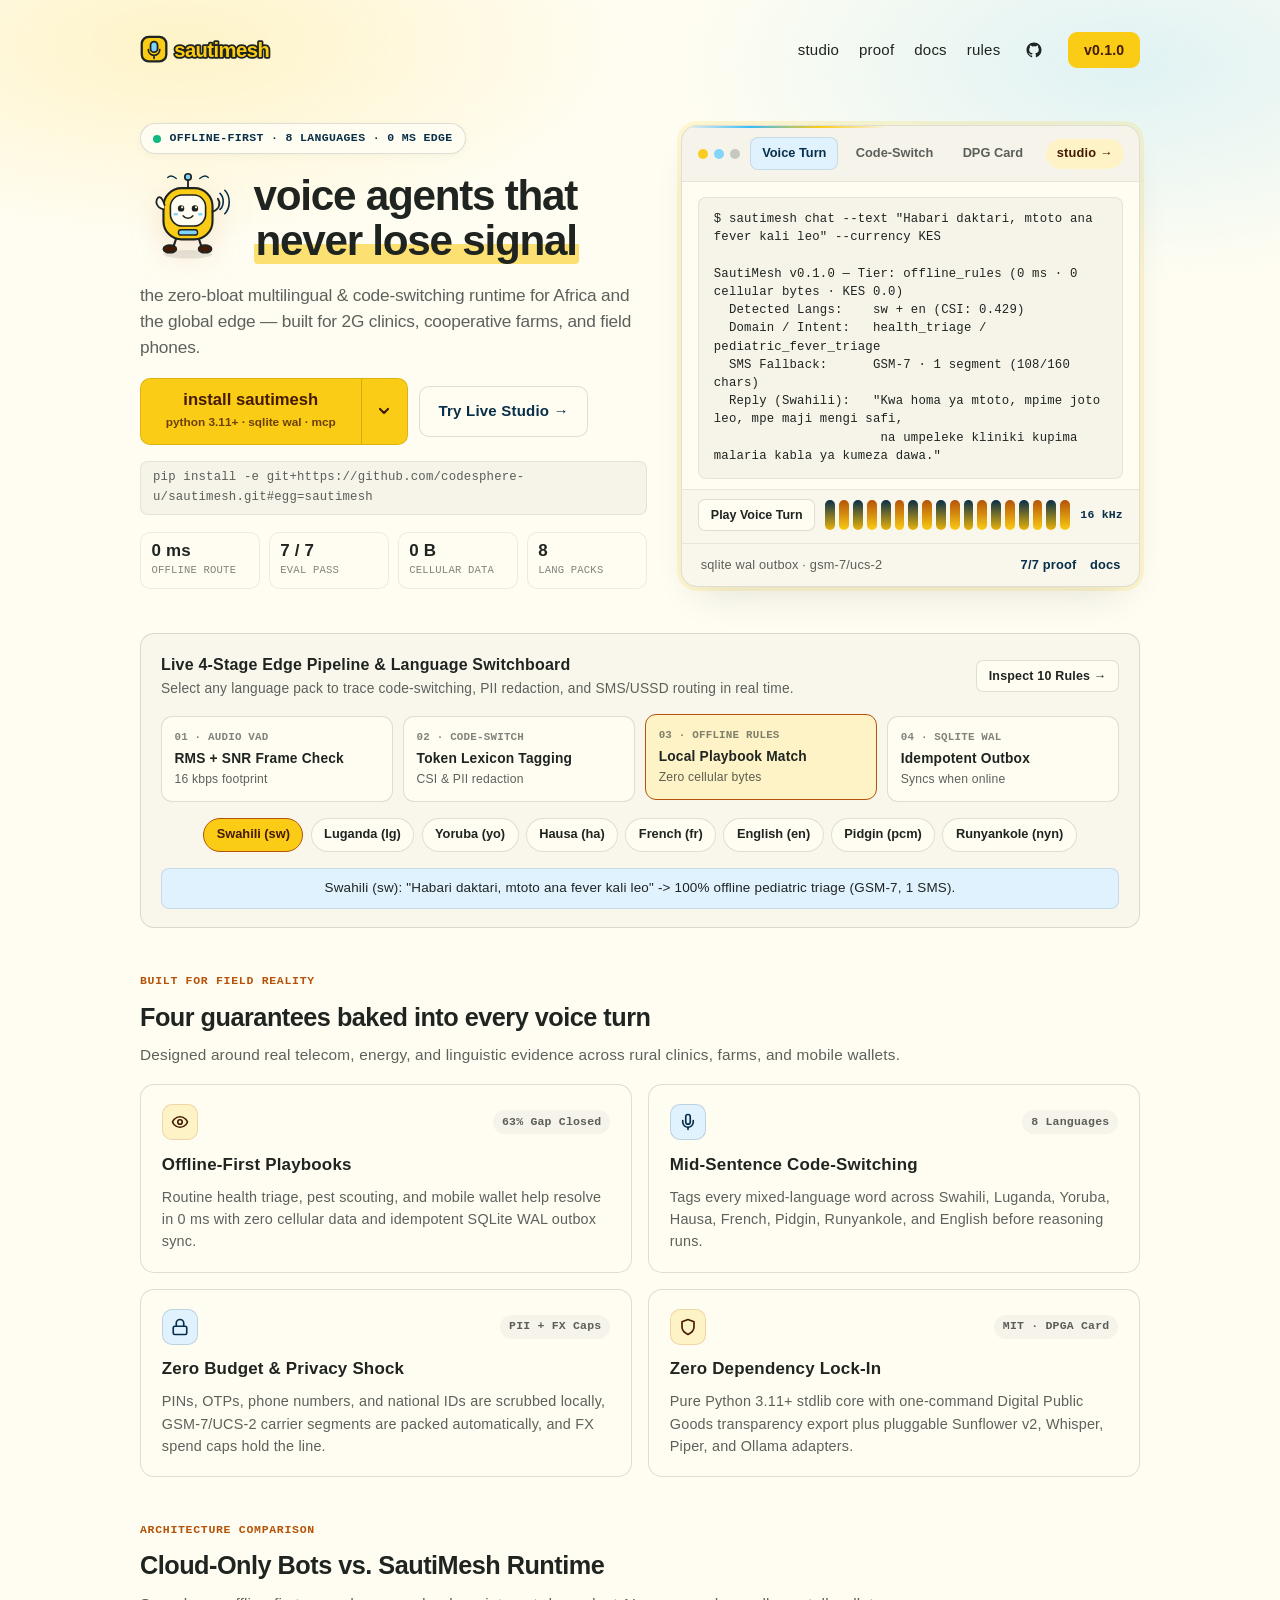
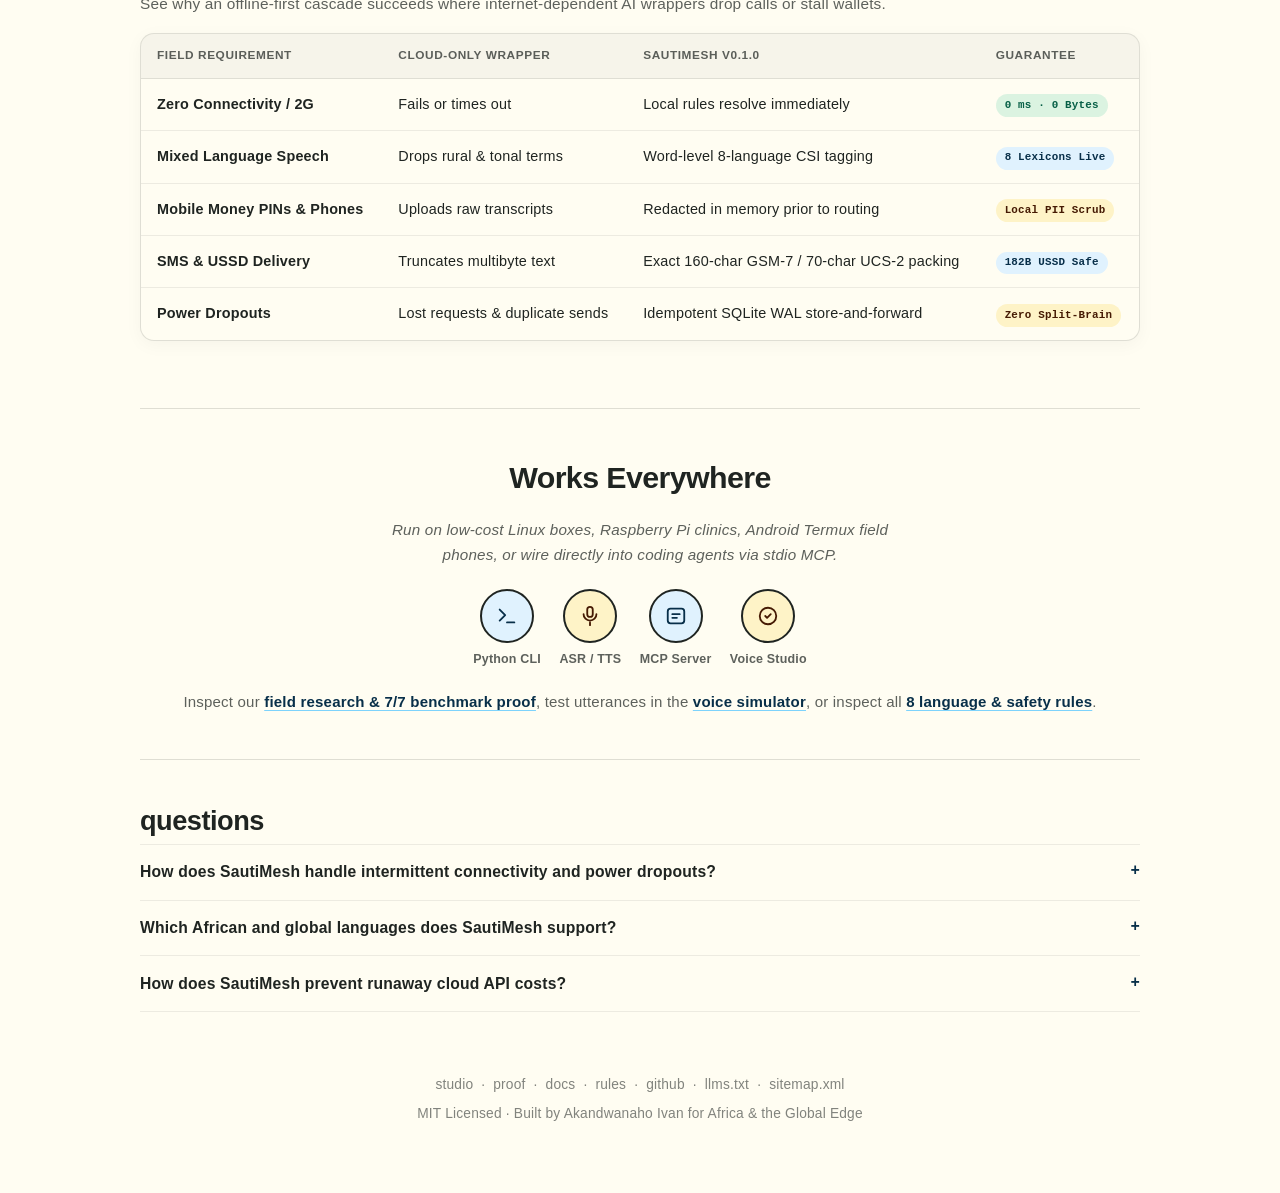
==== commit db8658d7: "feat(website): flagship 2-col hero command deck, animated bento grid & comparison table" ====
--- a/website/index.html
+++ b/website/index.html
@@ -118,7 +118,7 @@
     </script>
   </head>
   <body>
-    <div class="page-col">
+    <div class="page-col page-col-home">
       <header class="site-header">
         <a class="brand-link" href="./" aria-label="SautiMesh home">
           <svg class="brand-wordmark-svg" width="186" height="36" viewBox="0 0 212 40" fill="none" role="img" aria-label="sautimesh">
@@ -160,104 +160,120 @@
       </header>
 
       <main>
-        <section class="hero-duo" aria-labelledby="hero-title">
-          <div class="mascot-wrap">
-            <!-- Original SautiMesh acoustic radio scout mascot in Savanna Gold & Atlas Azure -->
-            <svg
-              width="136"
-              height="136"
-              viewBox="0 0 180 180"
-              fill="none"
-              role="img"
-              aria-label="SautiMesh acoustic radio mascot broadcasting multilingual voice waves"
-            >
-              <ellipse cx="90" cy="158" rx="46" ry="8" fill="#1f2421" fill-opacity="0.1" />
-              <path d="M68 128L62 146" stroke="#1f2421" stroke-width="4" stroke-linecap="round" />
-              <ellipse cx="56" cy="148" rx="12" ry="7" fill="#451a03" stroke="#1f2421" stroke-width="3.5" />
-              <path d="M110 128L116 146" stroke="#1f2421" stroke-width="4" stroke-linecap="round" />
-              <ellipse cx="122" cy="148" rx="12" ry="7" fill="#451a03" stroke="#1f2421" stroke-width="3.5" />
-
-              <path d="M90 32V16" stroke="#1f2421" stroke-width="3.5" stroke-linecap="round" />
-              <circle cx="90" cy="13" r="6" fill="#7dd3fc" stroke="#1f2421" stroke-width="3.2" />
-              <path d="M68 16C61 10 56 10 52 14M112 16C119 10 124 10 128 14" stroke="#082f49" stroke-width="2.5" stroke-linecap="round" />
-
-              <rect x="44" y="34" width="92" height="96" rx="34" fill="#facc15" stroke="#1f2421" stroke-width="4" />
-              <rect x="57" y="47" width="66" height="58" rx="22" fill="#fffdf2" stroke="#1f2421" stroke-width="3" />
-
-              <circle cx="77" cy="72" r="6" fill="#1f2421" />
-              <circle cx="79" cy="70" r="2" fill="#fffdf2" />
-              <circle cx="103" cy="72" r="6" fill="#1f2421" />
-              <circle cx="105" cy="70" r="2" fill="#fffdf2" />
-              <ellipse cx="67" cy="83" rx="4.5" ry="2.5" fill="#7dd3fc" />
-              <ellipse cx="113" cy="83" rx="4.5" ry="2.5" fill="#7dd3fc" />
-              <path d="M81 86C85 92 95 92 99 86" stroke="#1f2421" stroke-width="3.2" stroke-linecap="round" />
-
-              <rect x="72" y="112" width="36" height="10" rx="5" fill="#7dd3fc" stroke="#1f2421" stroke-width="2.6" />
-              <path d="M44 74C30 70 28 58 34 52C39 47 45 60 46 66" fill="#fffdf2" stroke="#1f2421" stroke-width="3.4" stroke-linecap="round" stroke-linejoin="round" />
-              <path d="M136 78C149 74 152 62 146 54" stroke="#1f2421" stroke-width="3.5" stroke-linecap="round" />
-              <path class="mascot-arc-1" d="M150 44C158 51 158 67 150 74" stroke="#082f49" stroke-width="3" stroke-linecap="round" />
-              <path class="mascot-arc-2" d="M159 38C170 49 170 71 159 82" stroke="#082f49" stroke-width="3" stroke-linecap="round" />
-            </svg>
-          </div>
-
-          <div class="hero-copy">
-            <h1 id="hero-title">voice agents that never lose signal</h1>
+        <section class="hero-deck" aria-labelledby="hero-title">
+          <div class="hero-left">
+            <div class="live-pill">
+              <span class="live-dot" aria-hidden="true"></span>
+              <span>OFFLINE-FIRST · 8 LANGUAGES · 0 MS EDGE</span>
+            </div>
+
+            <div class="hero-identity">
+              <div class="mascot-wrap">
+                <!-- Original SautiMesh acoustic radio scout mascot in Savanna Gold & Atlas Azure -->
+                <svg
+                  width="96"
+                  height="96"
+                  viewBox="0 0 180 180"
+                  fill="none"
+                  role="img"
+                  aria-label="SautiMesh acoustic radio mascot broadcasting multilingual voice waves"
+                >
+                  <ellipse cx="90" cy="158" rx="46" ry="8" fill="#1f2421" fill-opacity="0.1" />
+                  <path d="M68 128L62 146" stroke="#1f2421" stroke-width="4" stroke-linecap="round" />
+                  <ellipse cx="56" cy="148" rx="12" ry="7" fill="#451a03" stroke="#1f2421" stroke-width="3.5" />
+                  <path d="M110 128L116 146" stroke="#1f2421" stroke-width="4" stroke-linecap="round" />
+                  <ellipse cx="122" cy="148" rx="12" ry="7" fill="#451a03" stroke="#1f2421" stroke-width="3.5" />
+
+                  <path d="M90 32V16" stroke="#1f2421" stroke-width="3.5" stroke-linecap="round" />
+                  <circle cx="90" cy="13" r="6" fill="#7dd3fc" stroke="#1f2421" stroke-width="3.2" />
+                  <path d="M68 16C61 10 56 10 52 14M112 16C119 10 124 10 128 14" stroke="#082f49" stroke-width="2.5" stroke-linecap="round" />
+
+                  <rect x="44" y="34" width="92" height="96" rx="34" fill="#facc15" stroke="#1f2421" stroke-width="4" />
+                  <rect x="57" y="47" width="66" height="58" rx="22" fill="#fffdf2" stroke="#1f2421" stroke-width="3" />
+
+                  <circle cx="77" cy="72" r="6" fill="#1f2421" />
+                  <circle cx="79" cy="70" r="2" fill="#fffdf2" />
+                  <circle cx="103" cy="72" r="6" fill="#1f2421" />
+                  <circle cx="105" cy="70" r="2" fill="#fffdf2" />
+                  <ellipse cx="67" cy="83" rx="4.5" ry="2.5" fill="#7dd3fc" />
+                  <ellipse cx="113" cy="83" rx="4.5" ry="2.5" fill="#7dd3fc" />
+                  <path d="M81 86C85 92 95 92 99 86" stroke="#1f2421" stroke-width="3.2" stroke-linecap="round" />
+
+                  <rect x="72" y="112" width="36" height="10" rx="5" fill="#7dd3fc" stroke="#1f2421" stroke-width="2.6" />
+                  <path d="M44 74C30 70 28 58 34 52C39 47 45 60 46 66" fill="#fffdf2" stroke="#1f2421" stroke-width="3.4" stroke-linecap="round" stroke-linejoin="round" />
+                  <path d="M136 78C149 74 152 62 146 54" stroke="#1f2421" stroke-width="3.5" stroke-linecap="round" />
+                  <path class="mascot-arc-1" d="M150 44C158 51 158 67 150 74" stroke="#082f49" stroke-width="3" stroke-linecap="round" />
+                  <path class="mascot-arc-2" d="M159 38C170 49 170 71 159 82" stroke="#082f49" stroke-width="3" stroke-linecap="round" />
+                </svg>
+              </div>
+
+              <h1 id="hero-title">voice agents that <span class="hero-highlight">never lose signal</span></h1>
+            </div>
+
             <p class="hero-sub">
-              the offline-first multilingual &amp; code-switching agent runtime for Africa and the global edge
+              the zero-bloat multilingual &amp; code-switching runtime for Africa and the global edge — built for 2G clinics, cooperative farms, and field phones.
             </p>
-          </div>
-        </section>
-
-        <section class="cta-area" aria-label="Install SautiMesh">
-          <div class="split-btn-group">
-            <button type="button" class="split-main" id="cta-main-btn">
-              <strong>install sautimesh</strong>
-              <span id="hero-cmd-sub">python 3.11+ · sqlite wal · mcp · v0.1.0</span>
-            </button>
-            <button
-              type="button"
-              class="split-caret"
-              id="cta-caret-btn"
-              aria-expanded="false"
-              aria-controls="cta-popover"
-              aria-label="Choose runtime target"
-            >
-              <svg width="16" height="16" viewBox="0 0 16 16" fill="none" aria-hidden="true">
-                <path d="M4 6L8 10L12 6" stroke="currentColor" stroke-width="2.2" stroke-linecap="round" stroke-linejoin="round" />
-              </svg>
-            </button>
-          </div>
-
-          <code class="cmd-caption" id="hero-cmd">pip install -e git+https://github.com/codesphere-u/sautimesh.git#egg=sautimesh</code>
-
-          <div class="cta-popover" id="cta-popover" role="region" aria-label="Installation options" hidden>
-            <div class="pop-tabs" role="tablist" aria-label="Runtime mode">
-              <button type="button" class="pop-tab active" role="tab" aria-selected="true" data-persona="cli">CLI</button>
-              <button type="button" class="pop-tab" role="tab" aria-selected="false" data-persona="turn">Voice Turn</button>
-              <button type="button" class="pop-tab" role="tab" aria-selected="false" data-persona="eval">Workbench</button>
-              <button type="button" class="pop-tab" role="tab" aria-selected="false" data-persona="mcp">MCP</button>
-            </div>
-
-            <div class="pop-cmd">
-              <code id="pop-cmd-code">pip install -e git+https://github.com/codesphere-u/sautimesh.git#egg=sautimesh</code>
-              <button type="button" class="action-mini" id="pop-copy-btn">Copy</button>
-            </div>
-          </div>
-        </section>
-
-        <section class="preview-frame" aria-label="SautiMesh preview">
-          <div class="frame-bar">
-            <div class="dots" aria-hidden="true"><span></span><span></span><span></span></div>
-            <div class="frame-tabs" role="tablist" aria-label="Preview view">
-              <button type="button" class="frame-tab active" role="tab" aria-selected="true" data-homeview="term">Voice Turn</button>
-              <button type="button" class="frame-tab" role="tab" aria-selected="false" data-homeview="codeswitch">Code-Switch</button>
-              <button type="button" class="frame-tab" role="tab" aria-selected="false" data-homeview="dpg">DPG Card</button>
-            </div>
-            <a class="frame-open-link" href="./studio.html">open studio →</a>
-          </div>
-
-          <div class="preview-body">
-            <pre class="code-block" id="home-preview-code">$ sautimesh chat --text "Habari daktari, mtoto ana fever kali leo" --currency KES
+
+            <div class="hero-actions" aria-label="Install SautiMesh">
+              <div class="split-btn-group">
+                <button type="button" class="split-main" id="cta-main-btn">
+                  <strong>install sautimesh</strong>
+                  <span id="hero-cmd-sub">python 3.11+ · sqlite wal · mcp</span>
+                </button>
+                <button
+                  type="button"
+                  class="split-caret"
+                  id="cta-caret-btn"
+                  aria-expanded="false"
+                  aria-controls="cta-popover"
+                  aria-label="Choose runtime target"
+                >
+                  <svg width="16" height="16" viewBox="0 0 16 16" fill="none" aria-hidden="true">
+                    <path d="M4 6L8 10L12 6" stroke="currentColor" stroke-width="2.2" stroke-linecap="round" stroke-linejoin="round" />
+                  </svg>
+                </button>
+              </div>
+
+              <a class="hero-secondary-btn" href="./studio.html">Try Live Studio →</a>
+
+              <div class="cta-popover" id="cta-popover" role="region" aria-label="Installation options" hidden>
+                <div class="pop-tabs" role="tablist" aria-label="Runtime mode">
+                  <button type="button" class="pop-tab active" role="tab" aria-selected="true" data-persona="cli">CLI</button>
+                  <button type="button" class="pop-tab" role="tab" aria-selected="false" data-persona="turn">Voice Turn</button>
+                  <button type="button" class="pop-tab" role="tab" aria-selected="false" data-persona="eval">Workbench</button>
+                  <button type="button" class="pop-tab" role="tab" aria-selected="false" data-persona="mcp">MCP</button>
+                </div>
+
+                <div class="pop-cmd">
+                  <code id="pop-cmd-code">pip install -e git+https://github.com/codesphere-u/sautimesh.git#egg=sautimesh</code>
+                  <button type="button" class="action-mini" id="pop-copy-btn">Copy</button>
+                </div>
+              </div>
+            </div>
+
+            <code class="cmd-caption" id="hero-cmd">pip install -e git+https://github.com/codesphere-u/sautimesh.git#egg=sautimesh</code>
+
+            <div class="hero-kpis" aria-label="Runtime benchmarks">
+              <div class="hero-kpi"><strong>0 ms</strong><span>Offline Route</span></div>
+              <div class="hero-kpi"><strong>7 / 7</strong><span>Eval Pass</span></div>
+              <div class="hero-kpi"><strong>0 B</strong><span>Cellular Data</span></div>
+              <div class="hero-kpi"><strong>8</strong><span>Lang Packs</span></div>
+            </div>
+          </div>
+
+          <section class="hero-console" aria-label="Interactive SautiMesh console preview">
+            <div class="frame-bar">
+              <div class="dots" aria-hidden="true"><span></span><span></span><span></span></div>
+              <div class="frame-tabs" role="tablist" aria-label="Preview view">
+                <button type="button" class="frame-tab active" role="tab" aria-selected="true" data-homeview="term">Voice Turn</button>
+                <button type="button" class="frame-tab" role="tab" aria-selected="false" data-homeview="codeswitch">Code-Switch</button>
+                <button type="button" class="frame-tab" role="tab" aria-selected="false" data-homeview="dpg">DPG Card</button>
+              </div>
+              <a class="frame-open-link" href="./studio.html">studio →</a>
+            </div>
+
+            <div class="preview-body">
+              <pre class="code-block" id="home-preview-code">$ sautimesh chat --text "Habari daktari, mtoto ana fever kali leo" --currency KES
 
 SautiMesh v0.1.0 — Tier: offline_rules (0 ms · 0 cellular bytes · KES 0.0)
   Detected Langs:    sw + en (CSI: 0.429)
@@ -265,36 +281,37 @@
   SMS Fallback:      GSM-7 · 1 segment (108/160 chars)
   Reply (Swahili):   "Kwa homa ya mtoto, mpime joto leo, mpe maji mengi safi,
                       na umpeleke kliniki kupima malaria kabla ya kumeza dawa."</pre>
-          </div>
-
-          <div class="preview-foot">
-            <span>8 language packs · sqlite wal outbox · zero runtime lock-in</span>
-            <div class="preview-foot-links">
-              <a href="./studio.html">Try Voice Simulator</a>
-              <a href="./docs.html">Read docs</a>
-            </div>
-          </div>
+            </div>
+
+            <div class="hero-console-eq">
+              <button type="button" id="play-demo-btn" class="action-mini">Play Voice Turn</button>
+              <div class="eq-strip" id="home-eq" aria-hidden="true">
+                <span class="eq-bar"></span><span class="eq-bar"></span><span class="eq-bar"></span><span class="eq-bar"></span>
+                <span class="eq-bar"></span><span class="eq-bar"></span><span class="eq-bar"></span><span class="eq-bar"></span>
+                <span class="eq-bar"></span><span class="eq-bar"></span><span class="eq-bar"></span><span class="eq-bar"></span>
+                <span class="eq-bar"></span><span class="eq-bar"></span><span class="eq-bar"></span><span class="eq-bar"></span>
+                <span class="eq-bar"></span><span class="eq-bar"></span>
+              </div>
+              <span style="font-family:var(--font-mono); font-size:0.72rem; font-weight:700; color:var(--sky-dark);">16 kHz</span>
+            </div>
+
+            <div class="preview-foot">
+              <span>sqlite wal outbox · gsm-7/ucs-2</span>
+              <div class="preview-foot-links">
+                <a href="./proof.html">7/7 proof</a>
+                <a href="./docs.html">docs</a>
+              </div>
+            </div>
+          </section>
         </section>
 
         <section class="pipeline-card reveal" aria-label="Interactive offline voice pipeline">
           <div class="pipeline-top">
             <div>
-              <strong>Live Offline Voice &amp; Mesh Cascade</strong>
-              <span style="display:block; font-size:0.84rem; color:var(--text-70);">Tap a language or pulse a 16 kHz turn through all four local stages.</span>
-            </div>
-            <button type="button" id="play-demo-btn" class="action-mini">Play Voice Turn</button>
-          </div>
-
-          <div class="eq-shell">
-            <span style="font-family:var(--font-mono); font-size:0.74rem; font-weight:700; color:var(--sky-dark);">16 kHz PCM</span>
-            <div class="eq-strip" id="home-eq" aria-hidden="true">
-              <span class="eq-bar"></span><span class="eq-bar"></span><span class="eq-bar"></span><span class="eq-bar"></span>
-              <span class="eq-bar"></span><span class="eq-bar"></span><span class="eq-bar"></span><span class="eq-bar"></span>
-              <span class="eq-bar"></span><span class="eq-bar"></span><span class="eq-bar"></span><span class="eq-bar"></span>
-              <span class="eq-bar"></span><span class="eq-bar"></span><span class="eq-bar"></span><span class="eq-bar"></span>
-              <span class="eq-bar"></span><span class="eq-bar"></span>
-            </div>
-            <span style="font-family:var(--font-mono); font-size:0.74rem; color:var(--text-55);">0 ms · $0.00</span>
+              <strong>Live 4-Stage Edge Pipeline &amp; Language Switchboard</strong>
+              <span style="display:block; font-size:0.86rem; color:var(--text-70);">Select any language pack to trace code-switching, PII redaction, and SMS/USSD routing in real time.</span>
+            </div>
+            <a class="action-mini" href="./rules.html">Inspect 10 Rules →</a>
           </div>
 
           <div class="mesh-pipeline" id="home-pipeline">
@@ -319,35 +336,112 @@
           </p>
         </section>
 
-        <hr class="hairline" />
-
-        <section class="editorial-grid reveal" aria-label="Core principles">
-          <div>
-            <h2>Offline First</h2>
-            <p>
-              Built for the 63% coverage usage gap and intermittent power: routine health, crop, and mobile money turns resolve locally in 0 ms with SQLite WAL queuing.
-            </p>
-          </div>
-
-          <div>
-            <h2>Code-Switch Ready</h2>
-            <p>
-              Real communities mix Swahili, Luganda, Yoruba, Hausa, French, Pidgin, Runyankole, and English mid-sentence — SautiMesh tags every token cleanly before reasoning.
-            </p>
-          </div>
-
-          <div>
-            <h2>Zero Budget Shock</h2>
-            <p>
-              PII (phone numbers, PINs, national IDs) is stripped locally, SMS/USSD character budgets (GSM-7 vs UCS-2) are computed automatically, and FX spend caps block cloud runaway.
-            </p>
-          </div>
-
-          <div>
-            <h2>DPG Transparent</h2>
-            <p>
-              MIT licensed, pure Python 3.11+ stdlib core with one-command Digital Public Goods Model &amp; Limitation Card export and pluggable Sunflower, Whisper, Piper &amp; Ollama adapters.
-            </p>
+        <section class="reveal" aria-labelledby="bento-title">
+          <div class="section-head">
+            <span class="section-eyebrow">Built for Field Reality</span>
+            <h2 id="bento-title">Four guarantees baked into every voice turn</h2>
+            <p>Designed around real telecom, energy, and linguistic evidence across rural clinics, farms, and mobile wallets.</p>
+          </div>
+
+          <div class="bento-grid">
+            <article class="bento-card">
+              <div class="bento-top">
+                <span class="bento-icon" aria-hidden="true">
+                  <svg width="18" height="18" viewBox="0 0 24 24" fill="none" stroke="currentColor" stroke-width="2.2" stroke-linecap="round" stroke-linejoin="round"><path d="M2 12s3-7 10-7 10 7 10 7-3 7-10 7-10-7-10-7Z"/><circle cx="12" cy="12" r="3"/></svg>
+                </span>
+                <span class="bento-stat">63% Gap Closed</span>
+              </div>
+              <h3>Offline-First Playbooks</h3>
+              <p>Routine health triage, pest scouting, and mobile wallet help resolve in 0 ms with zero cellular data and idempotent SQLite WAL outbox sync.</p>
+            </article>
+
+            <article class="bento-card">
+              <div class="bento-top">
+                <span class="bento-icon sky" aria-hidden="true">
+                  <svg width="18" height="18" viewBox="0 0 24 24" fill="none" stroke="currentColor" stroke-width="2.2" stroke-linecap="round" stroke-linejoin="round"><path d="M12 2a3 3 0 0 0-3 3v7a3 3 0 0 0 6 0V5a3 3 0 0 0-3-3Z"/><path d="M19 10v2a7 7 0 0 1-14 0v-2"/><line x1="12" y1="19" x2="12" y2="22"/></svg>
+                </span>
+                <span class="bento-stat">8 Languages</span>
+              </div>
+              <h3>Mid-Sentence Code-Switching</h3>
+              <p>Tags every mixed-language word across Swahili, Luganda, Yoruba, Hausa, French, Pidgin, Runyankole, and English before reasoning runs.</p>
+            </article>
+
+            <article class="bento-card">
+              <div class="bento-top">
+                <span class="bento-icon sky" aria-hidden="true">
+                  <svg width="18" height="18" viewBox="0 0 24 24" fill="none" stroke="currentColor" stroke-width="2.2" stroke-linecap="round" stroke-linejoin="round"><rect x="3" y="11" width="18" height="11" rx="2" ry="2"/><path d="M7 11V7a5 5 0 0 1 10 0v4"/></svg>
+                </span>
+                <span class="bento-stat">PII + FX Caps</span>
+              </div>
+              <h3>Zero Budget &amp; Privacy Shock</h3>
+              <p>PINs, OTPs, phone numbers, and national IDs are scrubbed locally, GSM-7/UCS-2 carrier segments are packed automatically, and FX spend caps hold the line.</p>
+            </article>
+
+            <article class="bento-card">
+              <div class="bento-top">
+                <span class="bento-icon" aria-hidden="true">
+                  <svg width="18" height="18" viewBox="0 0 24 24" fill="none" stroke="currentColor" stroke-width="2.2" stroke-linecap="round" stroke-linejoin="round"><path d="M12 22s8-4 8-10V5l-8-3-8 3v7c0 6 8 10 8 10z"/></svg>
+                </span>
+                <span class="bento-stat">MIT · DPGA Card</span>
+              </div>
+              <h3>Zero Dependency Lock-In</h3>
+              <p>Pure Python 3.11+ stdlib core with one-command Digital Public Goods transparency export plus pluggable Sunflower v2, Whisper, Piper, and Ollama adapters.</p>
+            </article>
+          </div>
+        </section>
+
+        <section class="reveal" aria-labelledby="compare-title">
+          <div class="section-head">
+            <span class="section-eyebrow">Architecture Comparison</span>
+            <h2 id="compare-title">Cloud-Only Bots vs. SautiMesh Runtime</h2>
+            <p>See why an offline-first cascade succeeds where internet-dependent AI wrappers drop calls or stall wallets.</p>
+          </div>
+
+          <div class="mesh-table-card">
+            <div class="mesh-table-scroll">
+              <table class="mesh-table">
+                <thead>
+                  <tr>
+                    <th>Field Requirement</th>
+                    <th>Cloud-Only Wrapper</th>
+                    <th>SautiMesh v0.1.0</th>
+                    <th>Guarantee</th>
+                  </tr>
+                </thead>
+                <tbody>
+                  <tr>
+                    <td><strong>Zero Connectivity / 2G</strong></td>
+                    <td>Fails or times out</td>
+                    <td>Local rules resolve immediately</td>
+                    <td><span class="pill pill-good">0 ms · 0 Bytes</span></td>
+                  </tr>
+                  <tr>
+                    <td><strong>Mixed Language Speech</strong></td>
+                    <td>Drops rural &amp; tonal terms</td>
+                    <td>Word-level 8-language CSI tagging</td>
+                    <td><span class="pill pill-sky">8 Lexicons Live</span></td>
+                  </tr>
+                  <tr>
+                    <td><strong>Mobile Money PINs &amp; Phones</strong></td>
+                    <td>Uploads raw transcripts</td>
+                    <td>Redacted in memory prior to routing</td>
+                    <td><span class="pill pill-mint">Local PII Scrub</span></td>
+                  </tr>
+                  <tr>
+                    <td><strong>SMS &amp; USSD Delivery</strong></td>
+                    <td>Truncates multibyte text</td>
+                    <td>Exact 160-char GSM-7 / 70-char UCS-2 packing</td>
+                    <td><span class="pill pill-sky">182B USSD Safe</span></td>
+                  </tr>
+                  <tr>
+                    <td><strong>Power Dropouts</strong></td>
+                    <td>Lost requests &amp; duplicate sends</td>
+                    <td>Idempotent SQLite WAL store-and-forward</td>
+                    <td><span class="pill pill-mint">Zero Split-Brain</span></td>
+                  </tr>
+                </tbody>
+              </table>
+            </div>
           </div>
         </section>
 
--- a/website/styles.css
+++ b/website/styles.css
@@ -1941,10 +1941,364 @@
   background: linear-gradient(90deg, var(--sky) 0%, var(--sky-dark) 100%);
 }
 
+/* Flagship Animated Homepage Layout & Hero Command Deck */
+.page-col.page-col-home {
+  width: min(1000px, 100% - 2rem);
+  gap: 3.1rem;
+  position: relative;
+}
+
+.page-col.page-col-home::before {
+  content: "";
+  position: fixed;
+  inset: 0 0 auto 0;
+  height: 540px;
+  pointer-events: none;
+  z-index: -1;
+  background:
+    radial-gradient(640px 280px at 14% 8%, rgba(250, 204, 21, 0.19), transparent 70%),
+    radial-gradient(620px 300px at 88% 12%, rgba(125, 211, 252, 0.24), transparent 72%);
+}
+
+@keyframes pulse-live {
+  0%, 100% { box-shadow: 0 0 0 0 rgba(16, 185, 129, 0.48); }
+  70% { box-shadow: 0 0 0 7px rgba(16, 185, 129, 0); }
+}
+
+@keyframes scan-sweep {
+  0% { transform: translateX(-100%); }
+  100% { transform: translateX(220%); }
+}
+
+.hero-deck {
+  display: grid;
+  grid-template-columns: minmax(0, 1.05fr) minmax(0, 0.95fr);
+  align-items: center;
+  gap: 2.15rem;
+  padding-top: 0.35rem;
+}
+
+.hero-left {
+  display: flex;
+  flex-direction: column;
+  align-items: flex-start;
+  gap: 1.05rem;
+  min-width: 0;
+}
+
+.live-pill {
+  display: inline-flex;
+  align-items: center;
+  gap: 0.5rem;
+  padding: 0.3rem 0.78rem;
+  border-radius: 999px;
+  background: var(--bg);
+  border: 1px solid var(--rule);
+  font-family: var(--font-mono);
+  font-size: 0.72rem;
+  font-weight: 700;
+  letter-spacing: 0.03em;
+  color: var(--sky-dark);
+  box-shadow: 0 2px 10px rgba(31, 36, 33, 0.04);
+}
+
+.live-dot {
+  width: 8px;
+  height: 8px;
+  border-radius: 50%;
+  background: #10b981;
+  animation: pulse-live 2.2s infinite;
+  flex-shrink: 0;
+}
+
+.hero-identity {
+  display: flex;
+  align-items: center;
+  gap: 1.1rem;
+  min-width: 0;
+}
+
+.hero-identity .mascot-wrap {
+  flex: 0 0 96px;
+  width: 96px;
+  height: 96px;
+  filter: drop-shadow(0 8px 16px rgba(180, 83, 9, 0.14));
+}
+
+.hero-identity h1 {
+  margin: 0;
+  font-size: clamp(2rem, 3.3vw, 2.72rem);
+  font-weight: 800;
+  line-height: 1.08;
+  letter-spacing: -0.03em;
+  color: var(--text);
+}
+
+.hero-highlight {
+  background: linear-gradient(180deg, transparent 58%, rgba(250, 204, 21, 0.58) 58%);
+  padding-inline: 0.12rem;
+  border-radius: 4px;
+}
+
+.hero-deck .hero-sub {
+  font-size: 1.08rem;
+  line-height: 1.5;
+  color: var(--text-70);
+  margin: 0;
+}
+
+.hero-actions {
+  display: flex;
+  flex-wrap: wrap;
+  align-items: center;
+  gap: 0.7rem;
+  width: 100%;
+  position: relative;
+}
+
+.hero-actions .cta-popover {
+  top: calc(100% + 0.55rem);
+  left: 0;
+  transform: none;
+}
+
+.hero-secondary-btn {
+  display: inline-flex;
+  align-items: center;
+  gap: 0.42rem;
+  padding: 0.76rem 1.15rem;
+  border-radius: 10px;
+  border: 1px solid var(--rule);
+  background: var(--bg);
+  color: var(--sky-dark);
+  font-size: 0.94rem;
+  font-weight: 700;
+  transition: transform 0.16s ease, border-color 0.16s ease, background 0.16s ease;
+}
+
+.hero-secondary-btn:hover {
+  transform: translateY(-2px);
+  border-color: var(--sky-dark);
+  background: var(--sky-light);
+}
+
+.hero-deck .cmd-caption {
+  width: 100%;
+  text-align: left;
+  display: flex;
+  align-items: center;
+  justify-content: space-between;
+  gap: 0.5rem;
+}
+
+.hero-kpis {
+  display: grid;
+  grid-template-columns: repeat(4, minmax(0, 1fr));
+  gap: 0.55rem;
+  width: 100%;
+}
+
+.hero-kpi {
+  background: var(--bg);
+  border: 1px solid var(--rule-soft);
+  border-radius: 10px;
+  padding: 0.52rem 0.65rem;
+  transition: border-color 0.18s ease, transform 0.18s ease;
+}
+
+.hero-kpi:hover {
+  transform: translateY(-2px);
+  border-color: var(--accent-rail);
+}
+
+.hero-kpi strong {
+  display: block;
+  font-size: 1.06rem;
+  font-weight: 800;
+  color: var(--text);
+  line-height: 1.15;
+}
+
+.hero-kpi span {
+  display: block;
+  font-family: var(--font-mono);
+  font-size: 0.66rem;
+  color: var(--text-55);
+  text-transform: uppercase;
+  margin-top: 0.12rem;
+}
+
+/* Right Hero Interactive Console Card */
+.hero-console {
+  background: var(--bg);
+  border: 1px solid var(--rule);
+  border-radius: 16px;
+  box-shadow:
+    0 18px 40px -18px rgba(31, 36, 33, 0.16),
+    0 0 0 4px rgba(250, 204, 21, 0.16);
+  overflow: hidden;
+  display: flex;
+  flex-direction: column;
+  min-width: 0;
+  position: relative;
+}
+
+.hero-console::after {
+  content: "";
+  position: absolute;
+  top: 0;
+  left: 0;
+  width: 45%;
+  height: 2px;
+  background: linear-gradient(90deg, transparent, var(--sky-hover), var(--accent), transparent);
+  animation: scan-sweep 4.2s ease-in-out infinite;
+  pointer-events: none;
+}
+
+.hero-console .preview-body {
+  padding: 0.9rem 1rem 0.65rem;
+}
+
+.hero-console .code-block {
+  font-size: 0.77rem;
+  line-height: 1.48;
+  padding: 0.78rem 0.9rem;
+}
+
+.hero-console-eq {
+  display: flex;
+  align-items: center;
+  gap: 0.65rem;
+  padding: 0.55rem 1rem 0.75rem;
+  border-top: 1px solid var(--rule-soft);
+  background: var(--tint-2);
+}
+
+/* Homepage Interactive Bento Grid & Section Headings */
+.section-head {
+  display: flex;
+  flex-direction: column;
+  gap: 0.35rem;
+  margin-bottom: 1rem;
+}
+
+.section-eyebrow {
+  font-family: var(--font-mono);
+  font-size: 0.72rem;
+  font-weight: 700;
+  letter-spacing: 0.06em;
+  text-transform: uppercase;
+  color: var(--accent-rail);
+}
+
+.section-head h2 {
+  margin: 0;
+  font-size: 1.58rem;
+  font-weight: 800;
+  letter-spacing: -0.02em;
+  color: var(--text);
+}
+
+.section-head p {
+  margin: 0;
+  font-size: 0.96rem;
+  color: var(--text-70);
+}
+
+.bento-grid {
+  display: grid;
+  grid-template-columns: repeat(2, minmax(0, 1fr));
+  gap: 1rem;
+}
+
+.bento-card {
+  position: relative;
+  border: 1px solid var(--rule);
+  border-radius: 14px;
+  background: var(--bg);
+  padding: 1.2rem 1.3rem;
+  transition: transform 0.2s ease, border-color 0.2s ease, box-shadow 0.2s ease;
+  display: flex;
+  flex-direction: column;
+  gap: 0.48rem;
+  min-width: 0;
+}
+
+.bento-card:hover {
+  transform: translateY(-3px);
+  border-color: var(--accent-rail);
+  box-shadow: 0 12px 28px -16px rgba(31, 36, 33, 0.16);
+}
+
+.bento-top {
+  display: flex;
+  align-items: center;
+  justify-content: space-between;
+  gap: 0.5rem;
+}
+
+.bento-icon {
+  width: 36px;
+  height: 36px;
+  border-radius: 10px;
+  display: inline-flex;
+  align-items: center;
+  justify-content: center;
+  background: var(--accent-light);
+  color: var(--accent-dark);
+  border: 1px solid rgba(180, 83, 9, 0.18);
+}
+
+.bento-icon.sky {
+  background: var(--sky-light);
+  color: var(--sky-dark);
+  border-color: rgba(8, 47, 73, 0.16);
+}
+
+.bento-stat {
+  font-family: var(--font-mono);
+  font-size: 0.72rem;
+  font-weight: 700;
+  padding: 0.18rem 0.55rem;
+  border-radius: 999px;
+  background: var(--tint-4);
+  color: var(--text-70);
+}
+
+.bento-card h3 {
+  margin: 0.18rem 0 0;
+  font-size: 1.06rem;
+  font-weight: 700;
+  color: var(--text);
+}
+
+.bento-card p {
+  margin: 0;
+  font-size: 0.9rem;
+  line-height: 1.54;
+  color: var(--text-70);
+}
+
+@media (max-width: 860px) {
+  .hero-deck {
+    grid-template-columns: 1fr;
+    gap: 1.5rem;
+  }
+}
+
 @media (max-width: 640px) {
   .mesh-pipeline,
-  .metric-grid {
+  .metric-grid,
+  .bento-grid {
     grid-template-columns: 1fr;
+  }
+  .hero-kpis {
+    grid-template-columns: repeat(2, minmax(0, 1fr));
+  }
+  .hero-identity .mascot-wrap {
+    flex: 0 0 76px;
+    width: 76px;
+    height: 76px;
   }
 }
 
@@ -1953,7 +2307,9 @@
   .mascot-arc-1,
   .mascot-arc-2,
   .eq-bar,
-  .mesh-stage.active {
+  .mesh-stage.active,
+  .live-dot,
+  .hero-console::after {
     animation: none !important;
   }
   .reveal {
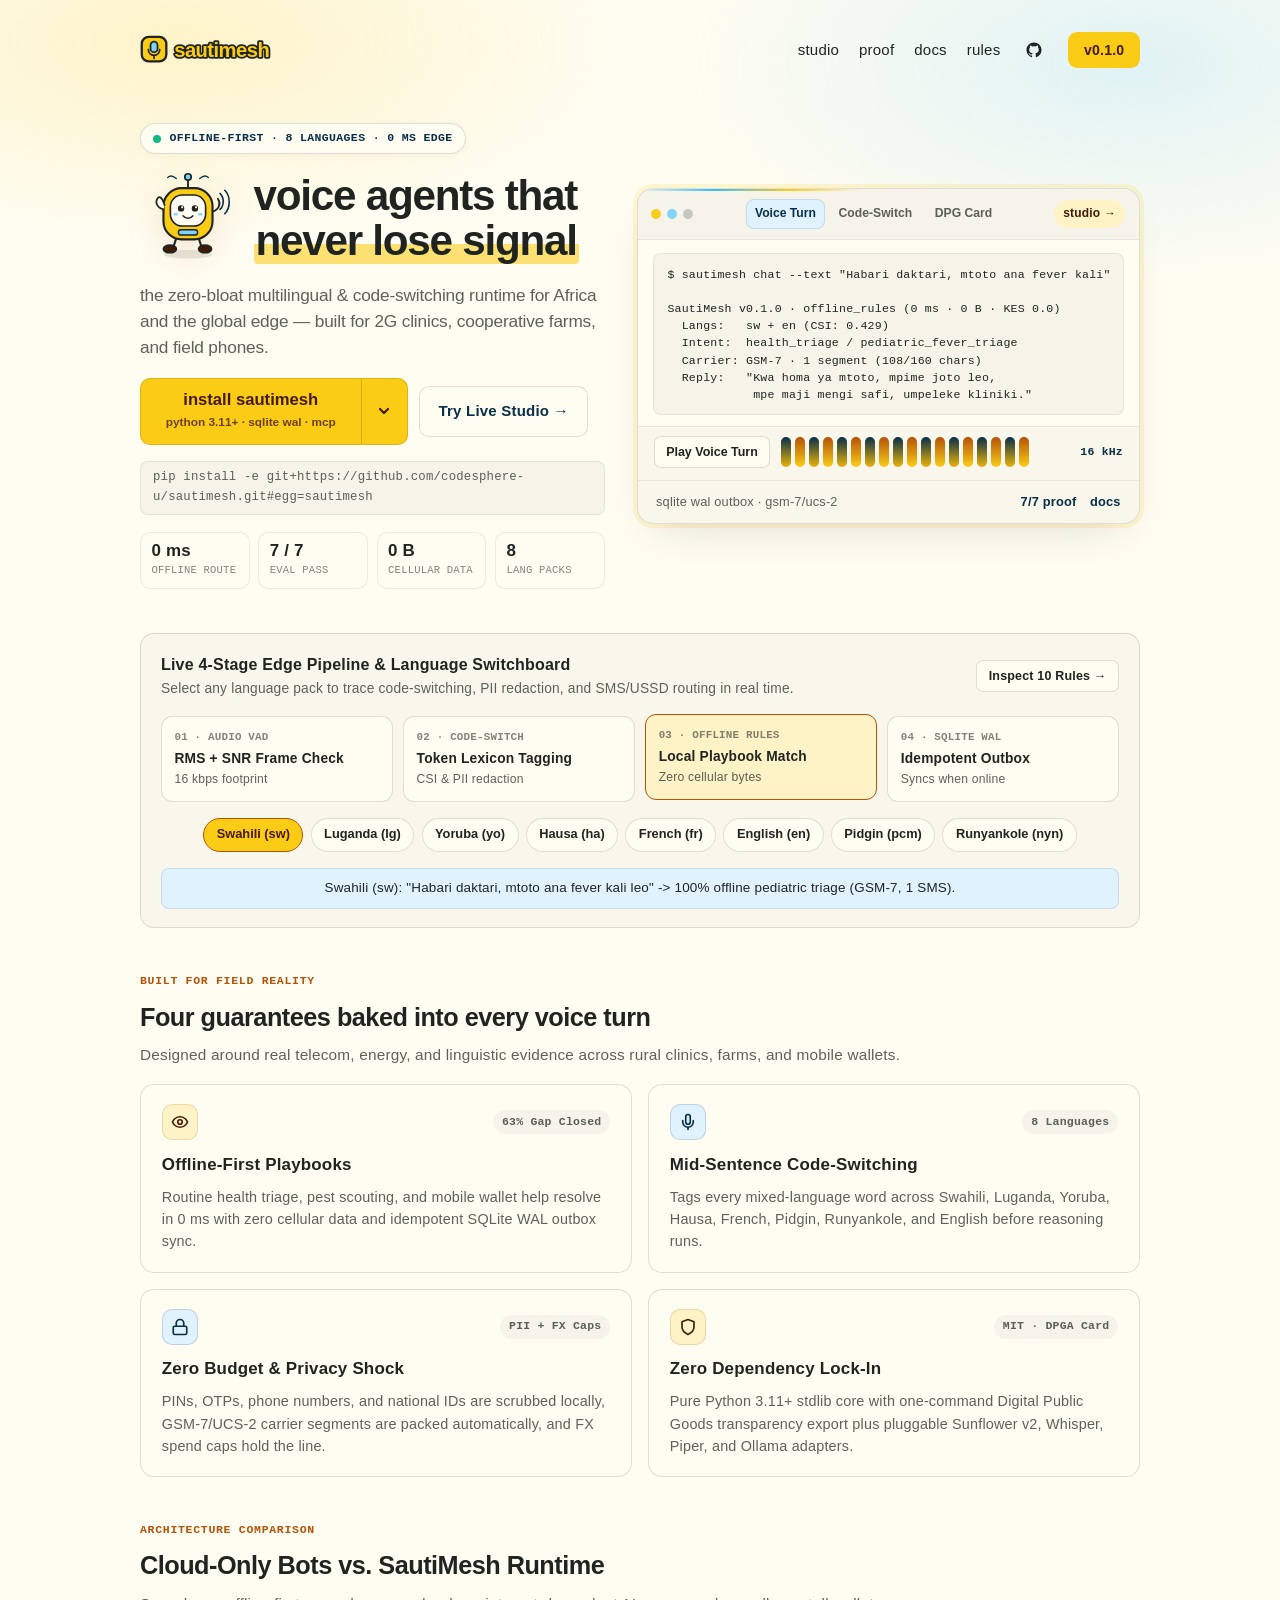
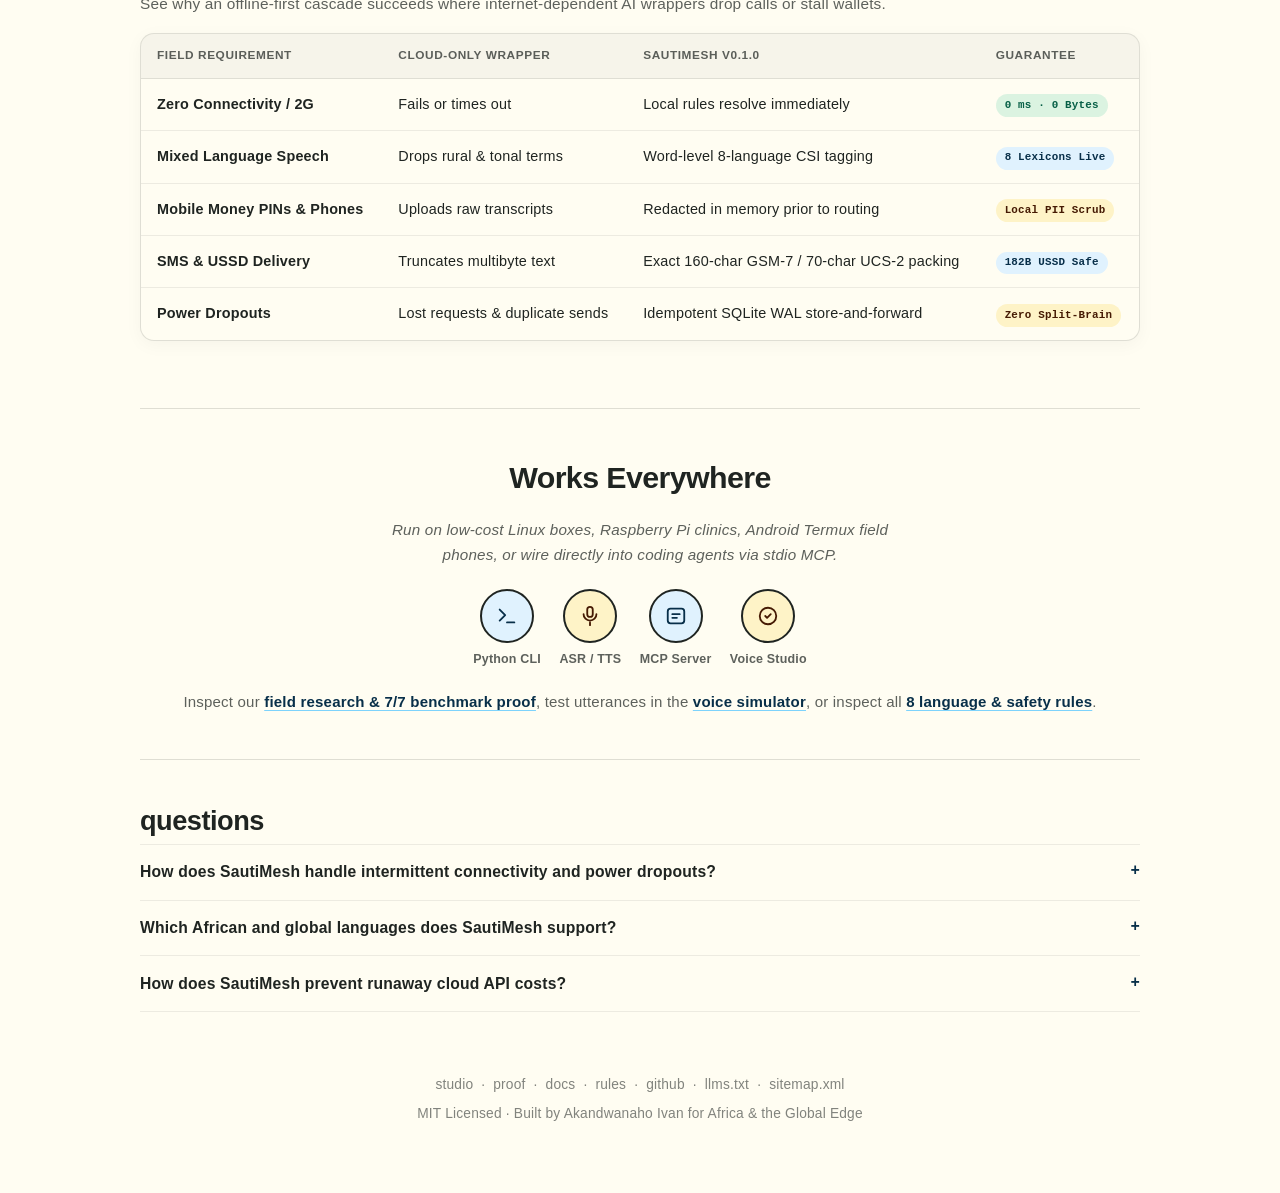
==== commit 73270693: "fix(website): keep hero console chrome single-line and tighten terminal formatting" ====
--- a/website/index.html
+++ b/website/index.html
@@ -273,14 +273,14 @@
             </div>
 
             <div class="preview-body">
-              <pre class="code-block" id="home-preview-code">$ sautimesh chat --text "Habari daktari, mtoto ana fever kali leo" --currency KES
-
-SautiMesh v0.1.0 — Tier: offline_rules (0 ms · 0 cellular bytes · KES 0.0)
-  Detected Langs:    sw + en (CSI: 0.429)
-  Domain / Intent:   health_triage / pediatric_fever_triage
-  SMS Fallback:      GSM-7 · 1 segment (108/160 chars)
-  Reply (Swahili):   "Kwa homa ya mtoto, mpime joto leo, mpe maji mengi safi,
-                      na umpeleke kliniki kupima malaria kabla ya kumeza dawa."</pre>
+              <pre class="code-block" id="home-preview-code">$ sautimesh chat --text "Habari daktari, mtoto ana fever kali"
+
+SautiMesh v0.1.0 · offline_rules (0 ms · 0 B · KES 0.0)
+  Langs:   sw + en (CSI: 0.429)
+  Intent:  health_triage / pediatric_fever_triage
+  Carrier: GSM-7 · 1 segment (108/160 chars)
+  Reply:   "Kwa homa ya mtoto, mpime joto leo,
+            mpe maji mengi safi, umpeleke kliniki."</pre>
             </div>
 
             <div class="hero-console-eq">
--- a/website/styles.css
+++ b/website/styles.css
@@ -1972,9 +1972,9 @@
 
 .hero-deck {
   display: grid;
-  grid-template-columns: minmax(0, 1.05fr) minmax(0, 0.95fr);
-  align-items: center;
-  gap: 2.15rem;
+  grid-template-columns: minmax(0, 0.96fr) minmax(0, 1.04fr);
+  align-items: center;
+  gap: 2rem;
   padding-top: 0.35rem;
 }
 
@@ -2155,14 +2155,38 @@
   pointer-events: none;
 }
 
+.hero-console .frame-bar {
+  padding: 0.6rem 0.85rem;
+  gap: 0.45rem;
+}
+
+.hero-console .frame-tabs {
+  gap: 0.25rem;
+  flex-wrap: nowrap;
+}
+
+.hero-console .frame-tab {
+  padding: 0.26rem 0.52rem;
+  font-size: 0.76rem;
+  white-space: nowrap;
+}
+
+.hero-console .frame-open-link {
+  padding: 0.24rem 0.58rem;
+  font-size: 0.75rem;
+  white-space: nowrap;
+}
+
 .hero-console .preview-body {
-  padding: 0.9rem 1rem 0.65rem;
+  padding: 0.85rem 0.95rem 0.65rem;
 }
 
 .hero-console .code-block {
-  font-size: 0.77rem;
+  font-size: 0.725rem;
   line-height: 1.48;
-  padding: 0.78rem 0.9rem;
+  padding: 0.72rem 0.85rem;
+  overflow-x: auto;
+  white-space: pre;
 }
 
 .hero-console-eq {
@@ -2299,6 +2323,9 @@
     flex: 0 0 76px;
     width: 76px;
     height: 76px;
+  }
+  .hero-console .frame-tabs {
+    flex-wrap: wrap;
   }
 }
 
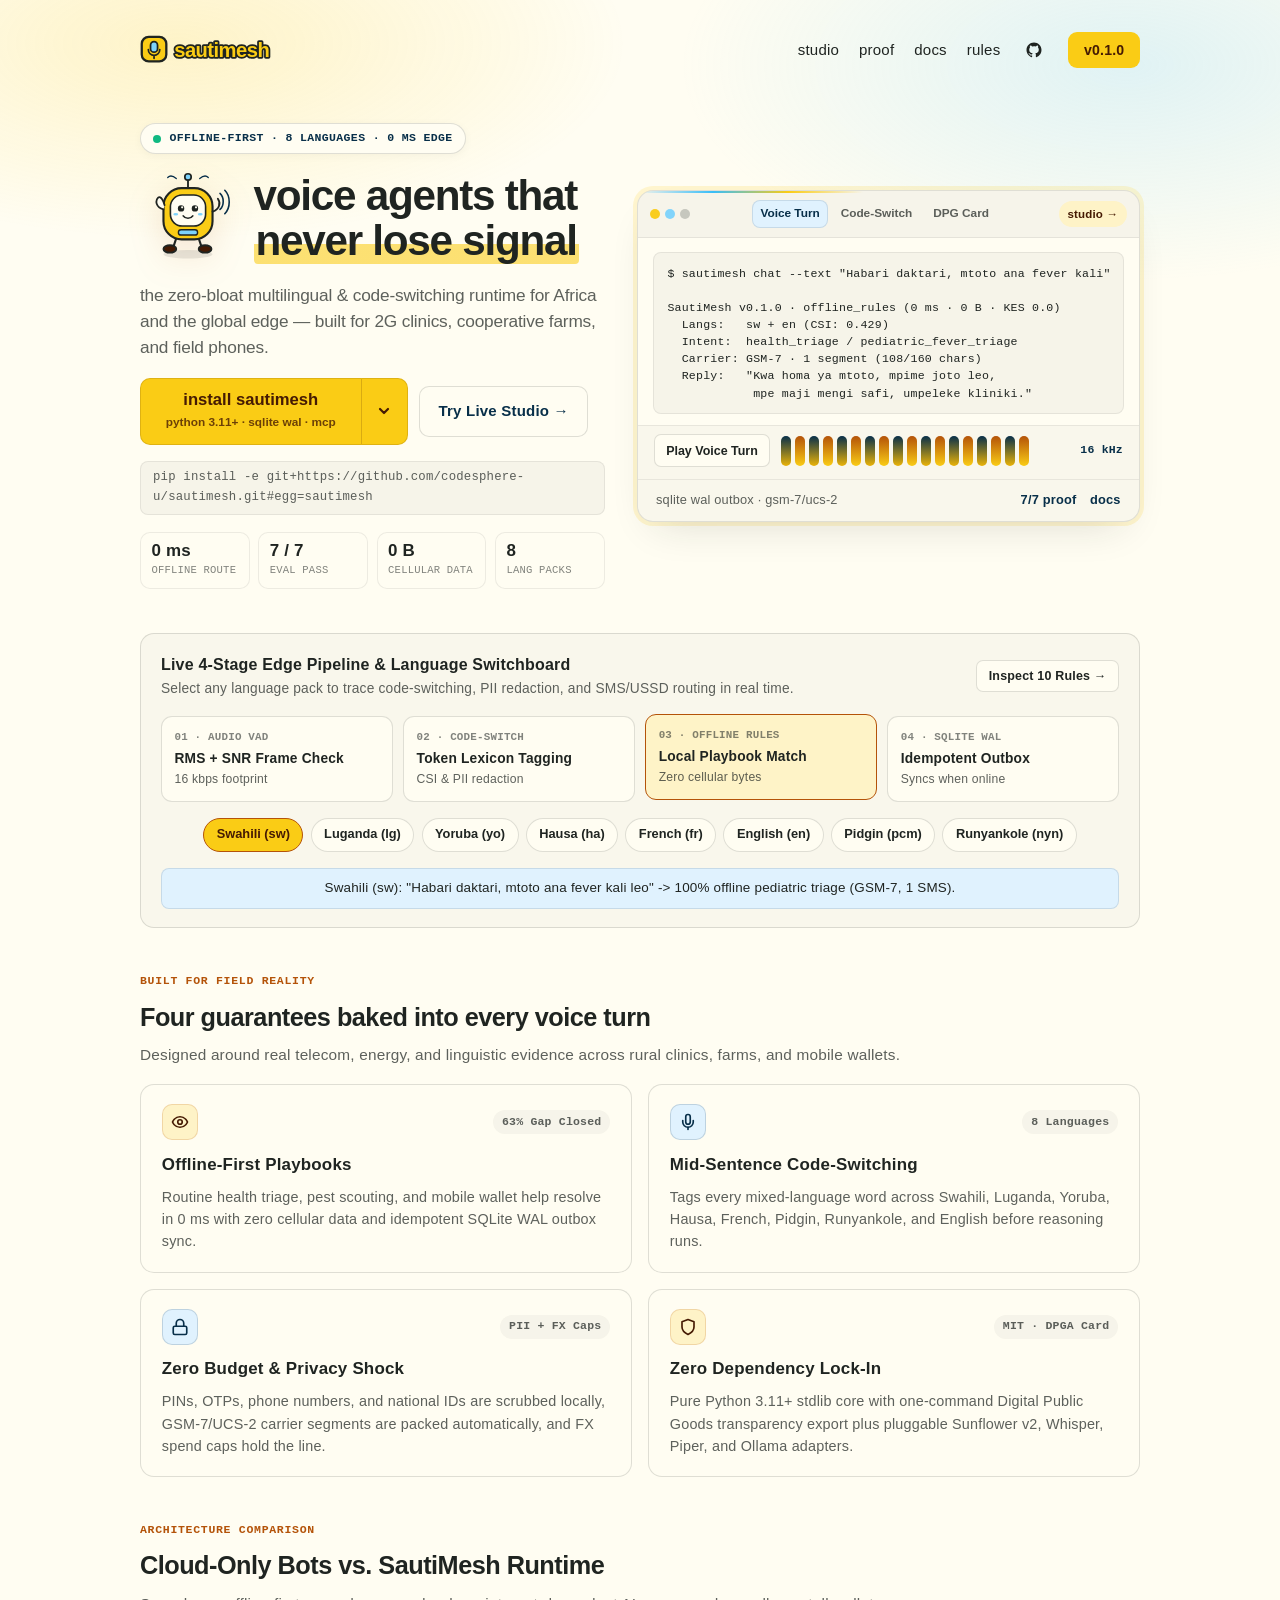
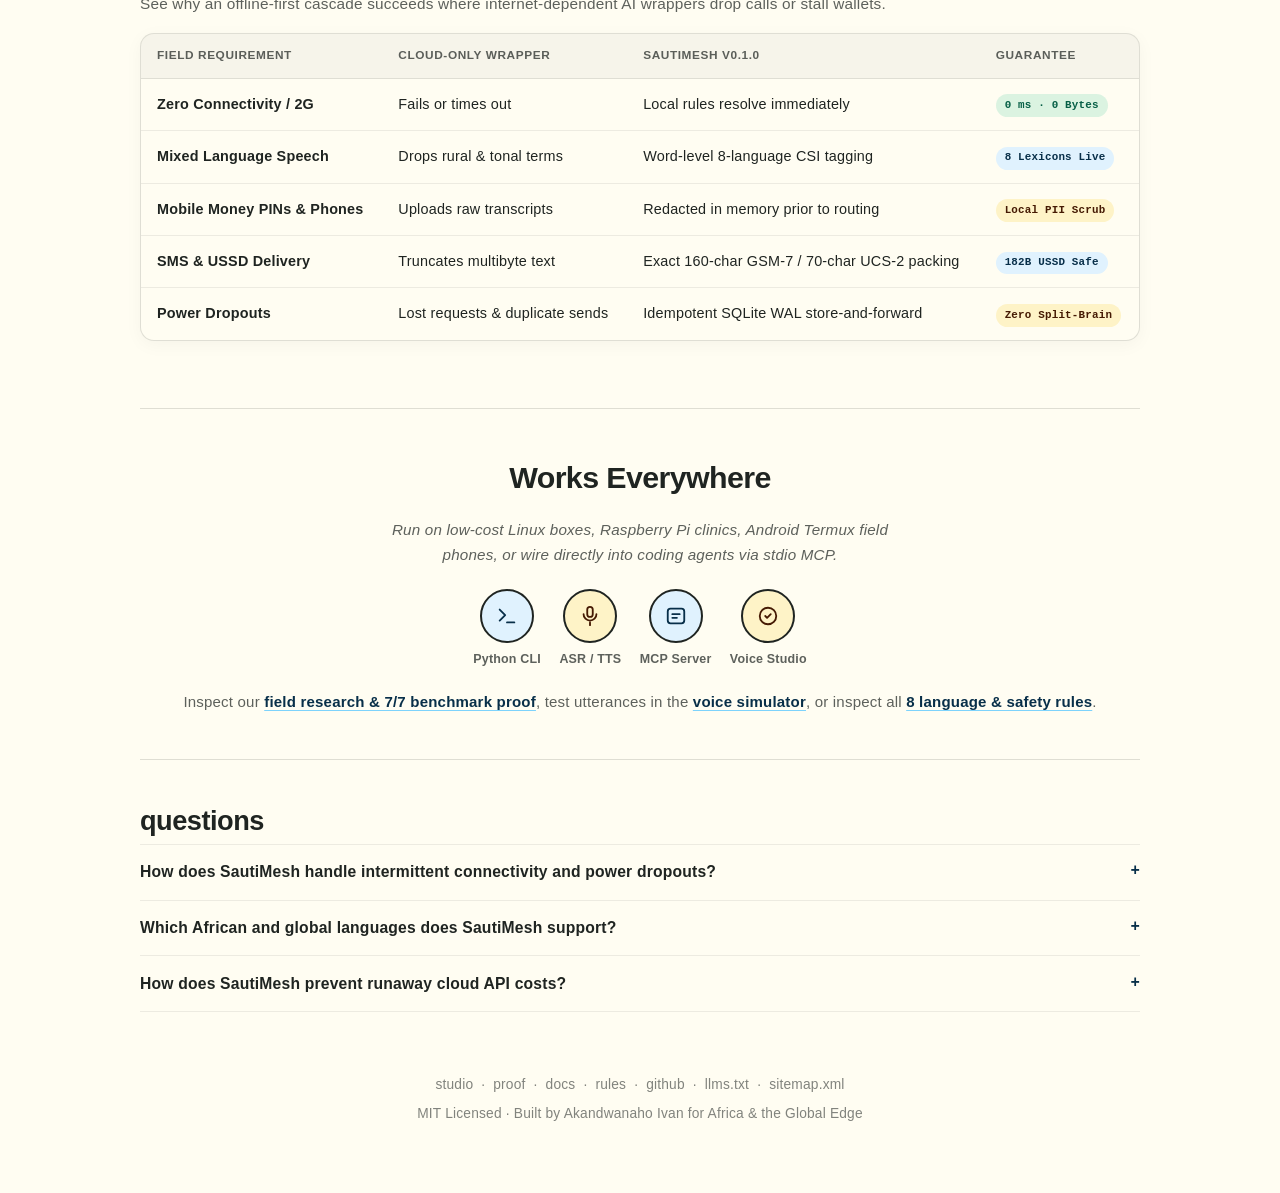
==== commit 112b7741: "fix(website): force single-row console bar and bust CDN asset cache" ====
--- a/website/index.html
+++ b/website/index.html
@@ -40,7 +40,7 @@
     />
     <meta name="twitter:image" content="https://codesphere-u.github.io/sautimesh/og-image.svg" />
 
-    <link rel="stylesheet" href="./styles.css?v=0.1.0" />
+    <link rel="stylesheet" href="./styles.css?v=0.1.2" />
 
     <script type="application/ld+json">
       {
@@ -538,6 +538,6 @@
     </div>
 
     <div class="toast" id="toast" role="status" aria-live="polite"></div>
-    <script src="./app.js?v=0.1.0" defer></script>
+    <script src="./app.js?v=0.1.2" defer></script>
   </body>
 </html>
--- a/website/styles.css
+++ b/website/styles.css
@@ -2156,25 +2156,33 @@
 }
 
 .hero-console .frame-bar {
-  padding: 0.6rem 0.85rem;
-  gap: 0.45rem;
+  padding: 0.56rem 0.78rem;
+  gap: 0.4rem;
+  flex-wrap: nowrap;
+  justify-content: space-between;
+}
+
+.hero-console .dots {
+  flex-shrink: 0;
+  gap: 0.32rem;
 }
 
 .hero-console .frame-tabs {
-  gap: 0.25rem;
+  gap: 0.22rem;
   flex-wrap: nowrap;
 }
 
 .hero-console .frame-tab {
-  padding: 0.26rem 0.52rem;
-  font-size: 0.76rem;
+  padding: 0.24rem 0.48rem;
+  font-size: 0.74rem;
   white-space: nowrap;
 }
 
 .hero-console .frame-open-link {
-  padding: 0.24rem 0.58rem;
-  font-size: 0.75rem;
+  padding: 0.22rem 0.52rem;
+  font-size: 0.72rem;
   white-space: nowrap;
+  flex-shrink: 0;
 }
 
 .hero-console .preview-body {
@@ -2324,6 +2332,7 @@
     width: 76px;
     height: 76px;
   }
+  .hero-console .frame-bar,
   .hero-console .frame-tabs {
     flex-wrap: wrap;
   }
